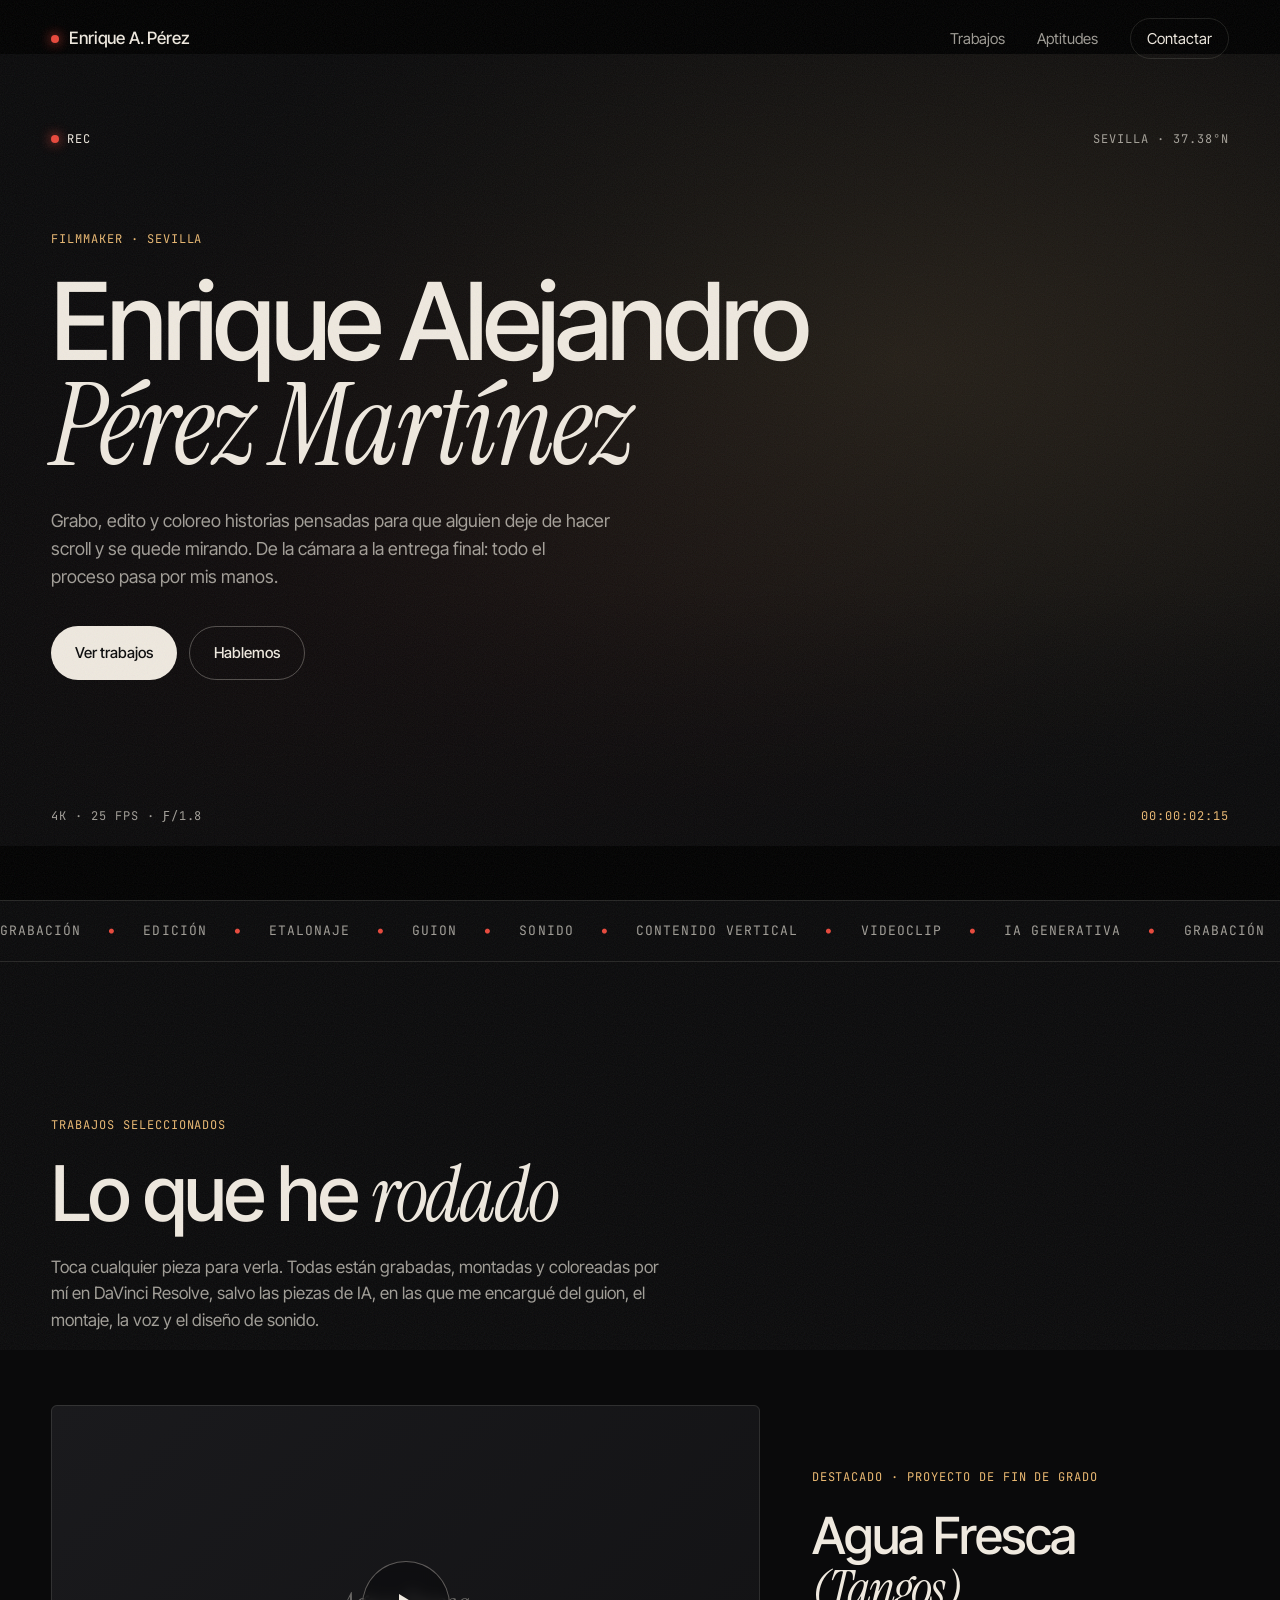
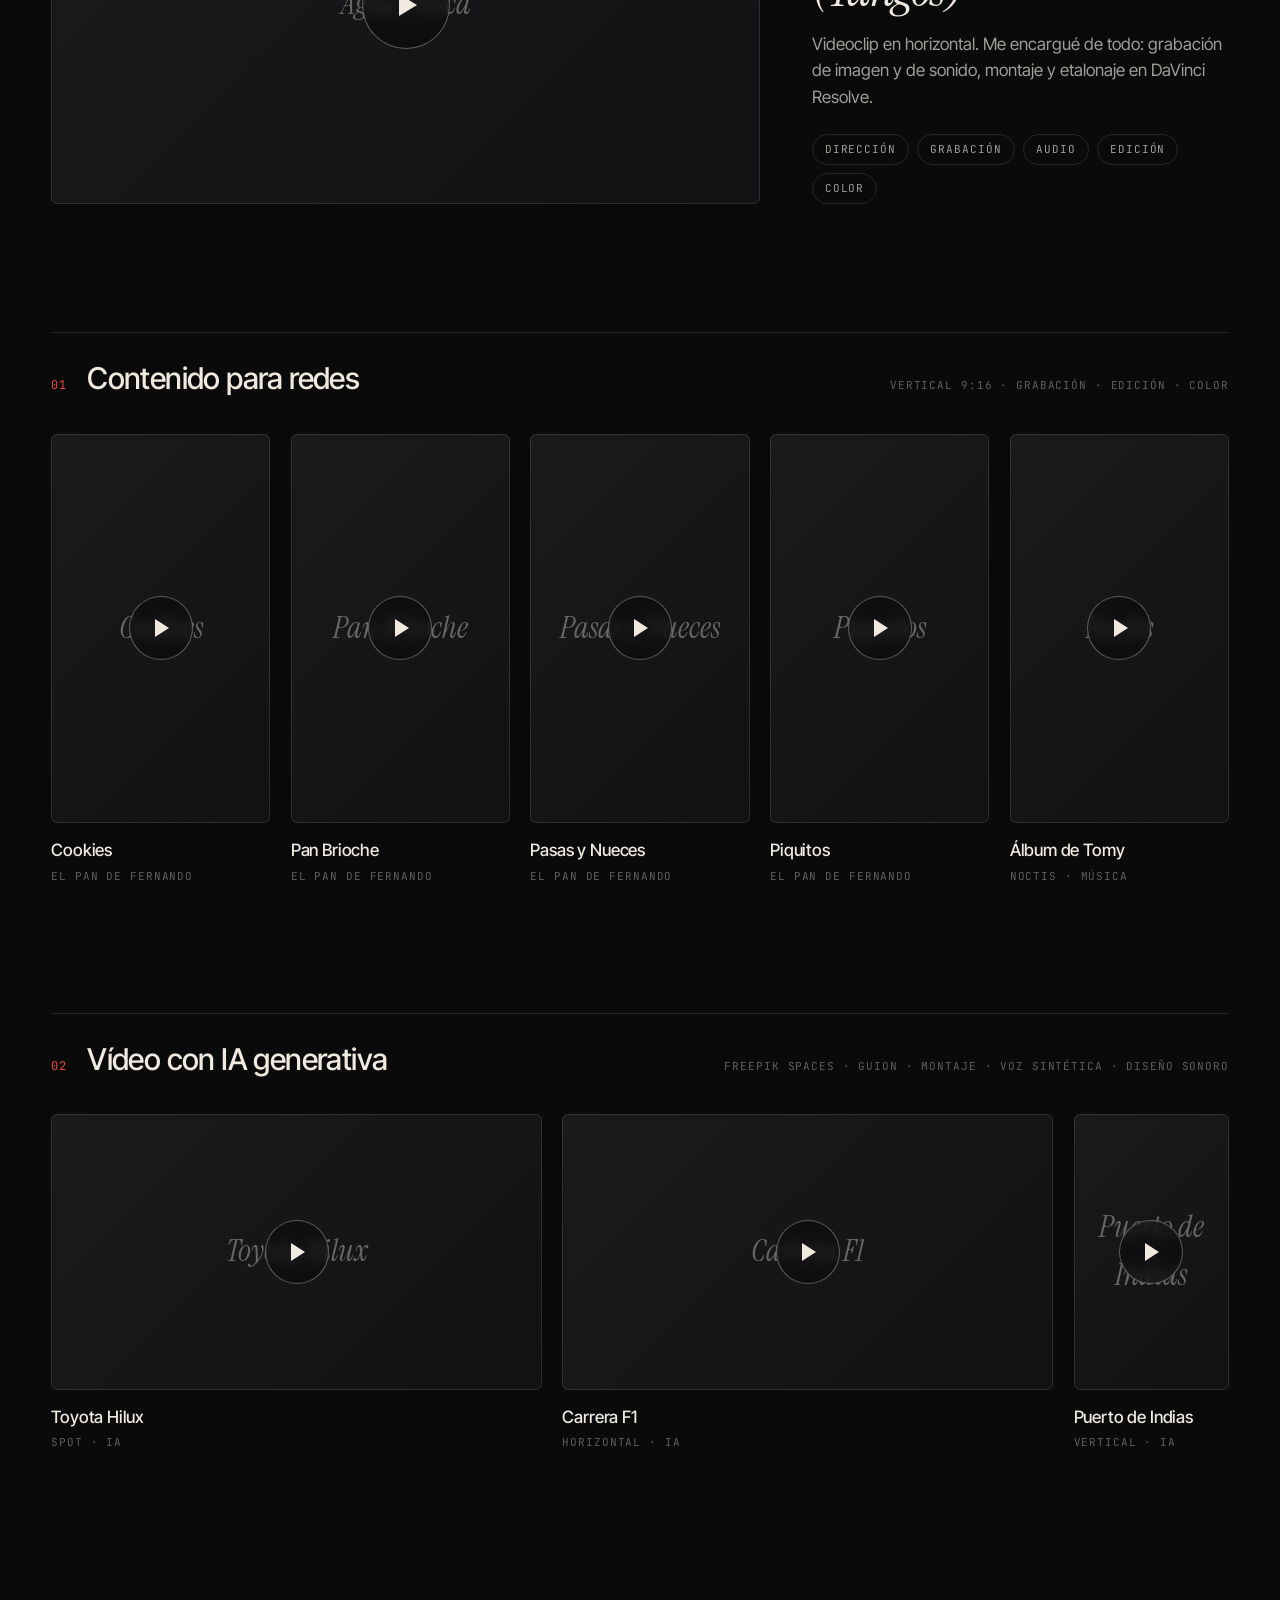
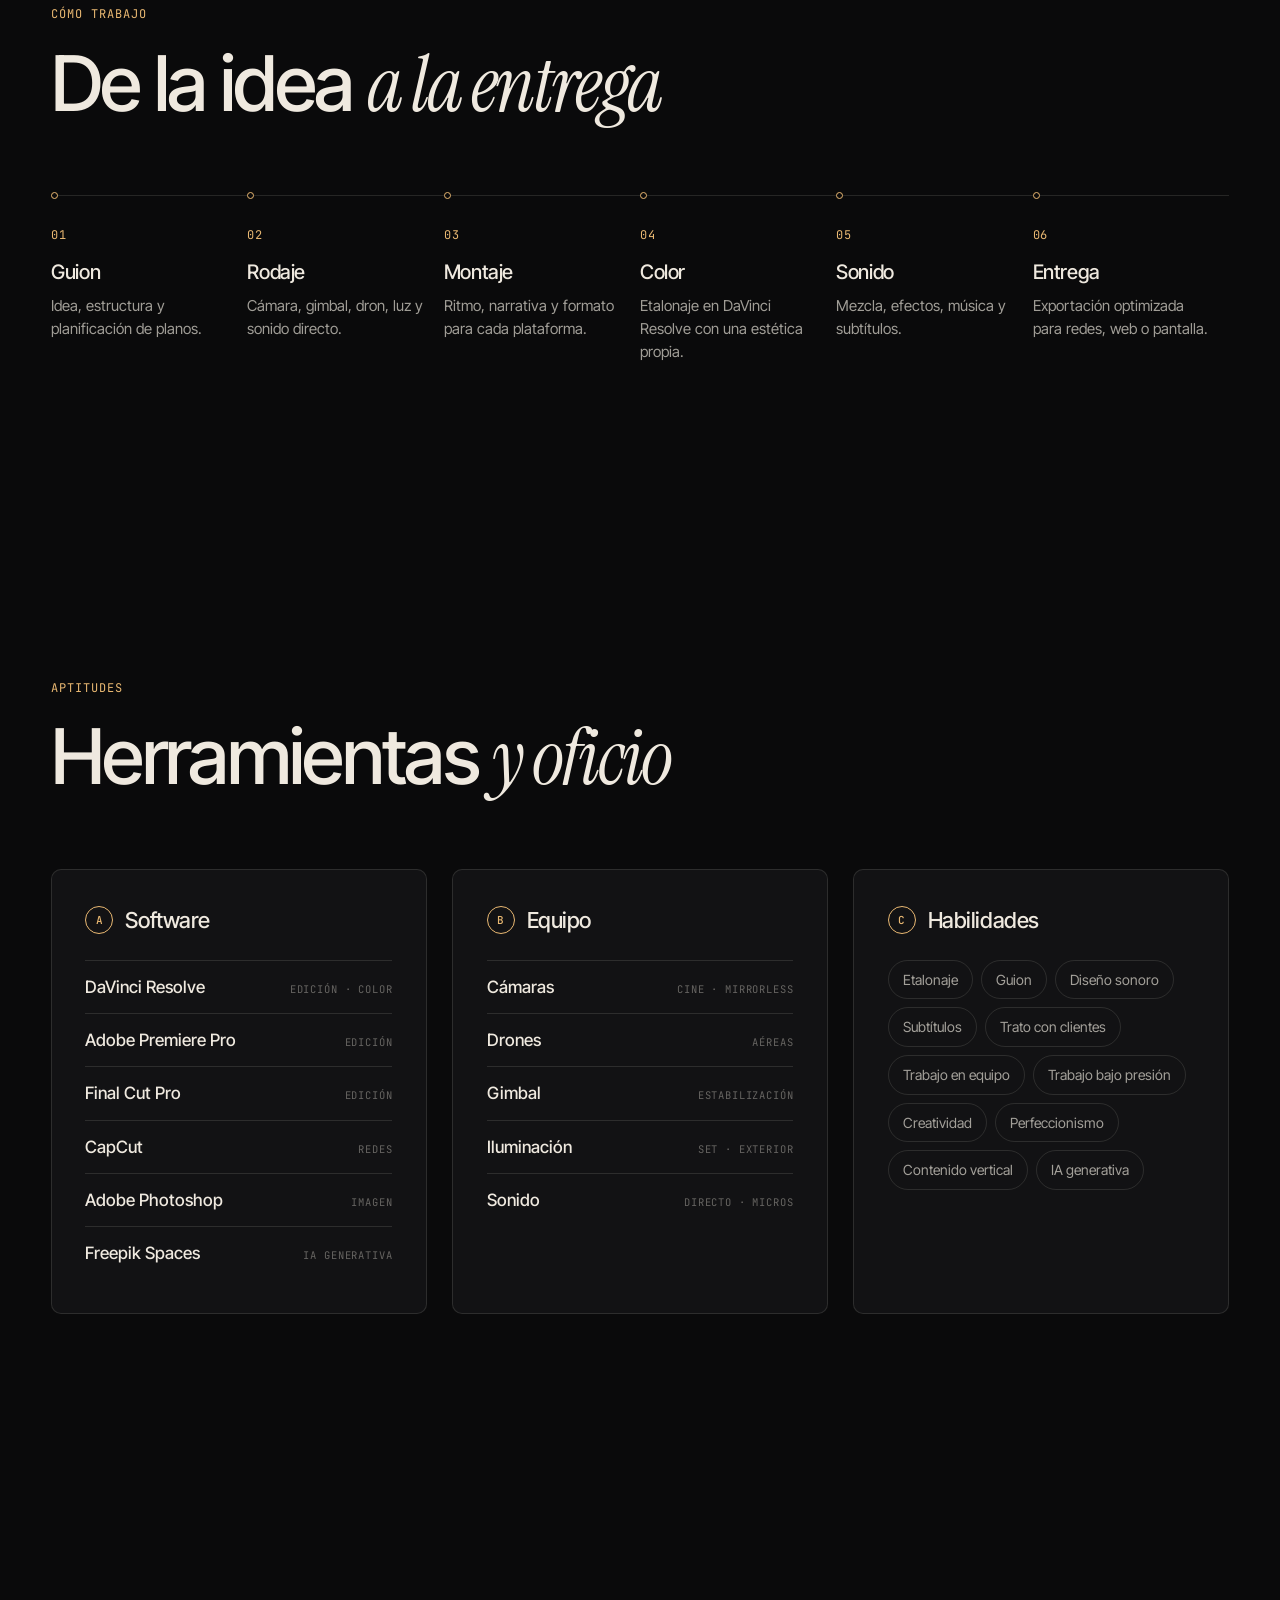
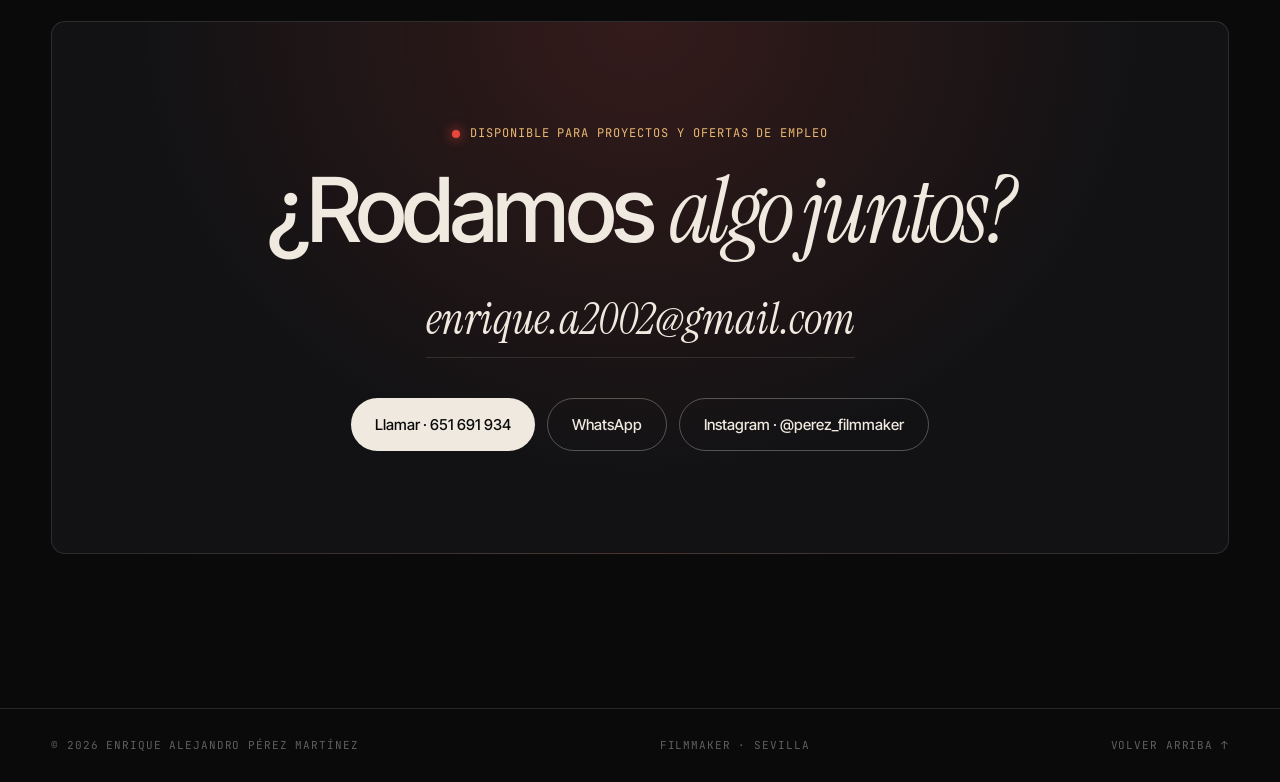
==== index.html @ 27466949 "Add files via upload" ====
<!doctype html>
<html lang="es">
<head>
  <meta charset="utf-8">
  <meta name="viewport" content="width=device-width, initial-scale=1, viewport-fit=cover">
  <title>Enrique Alejandro Pérez · Filmmaker en Sevilla</title>
  <meta name="description" content="Portfolio de Enrique Alejandro Pérez Martínez, filmmaker en Sevilla. Grabación, edición, color y contenido para redes sociales.">
  <meta property="og:title" content="Enrique Alejandro Pérez · Filmmaker">
  <meta property="og:description" content="Grabación, edición y color. Contenido para marcas, música y redes desde Sevilla.">
  <meta property="og:image" content="https://drive.google.com/thumbnail?id=116Di1z3y9gj0xXCVCNps3g27tiltsc86&sz=w1200">
  <meta name="theme-color" content="#0a0a0b">
  <link rel="icon" href="data:image/svg+xml,%3Csvg xmlns='http://www.w3.org/2000/svg' viewBox='0 0 32 32'%3E%3Crect width='32' height='32' rx='6' fill='%230a0a0b'/%3E%3Ccircle cx='16' cy='16' r='6' fill='%23e8483b'/%3E%3C/svg%3E">
  <link rel="preconnect" href="https://drive.google.com">
  <link rel="preconnect" href="https://fonts.googleapis.com">
  <link rel="preconnect" href="https://fonts.gstatic.com" crossorigin>
  <link href="https://fonts.googleapis.com/css2?family=Instrument+Serif:ital@0;1&family=Inter+Tight:wght@300;400;500;600&family=JetBrains+Mono:wght@400;500&display=swap" rel="stylesheet">
  <link rel="stylesheet" href="styles.css?v=20260929b">
  <script>document.documentElement.classList.add('js');</script>
</head>
<body>
  <div class="grain" aria-hidden="true"></div>

  <!-- ============ NAV ============ -->
  <header class="nav" id="nav">
    <a href="#top" class="nav-logo" aria-label="Inicio">
      <span class="rec-dot" aria-hidden="true"></span>
      <span>Enrique&nbsp;A.&nbsp;Pérez</span>
    </a>
    <nav class="nav-links" aria-label="Principal">
      <a href="#trabajos">Trabajos</a>
      <a href="#aptitudes">Aptitudes</a>
      <a href="#contacto" class="nav-cta">Contactar</a>
    </nav>
  </header>

  <main id="top">
    <!-- ============ HERO ============ -->
    <section class="hero">
      <div class="hero-bg" aria-hidden="true">
        <img src="https://drive.google.com/thumbnail?id=116Di1z3y9gj0xXCVCNps3g27tiltsc86&sz=w1920"
             srcset="https://drive.google.com/thumbnail?id=116Di1z3y9gj0xXCVCNps3g27tiltsc86&sz=w900 900w, https://drive.google.com/thumbnail?id=116Di1z3y9gj0xXCVCNps3g27tiltsc86&sz=w1920 1920w"
             sizes="100vw" alt="" fetchpriority="high" decoding="async" referrerpolicy="no-referrer" onerror="this.remove()">
      </div>
      <div class="hero-shade" aria-hidden="true"></div>
      <div class="letterbox letterbox-top" aria-hidden="true"></div>
      <div class="letterbox letterbox-bottom" aria-hidden="true"></div>

      <div class="hud hud-tl mono" aria-hidden="true"><span class="rec-dot"></span> REC</div>
      <div class="hud hud-tr mono" aria-hidden="true">SEVILLA · 37.38°N</div>
      <div class="hud hud-bl mono" aria-hidden="true">4K · 25 FPS · ƒ/1.8</div>
      <div class="hud hud-br mono" aria-hidden="true" id="timecode">00:00:00:00</div>

      <div class="hero-content">
        <p class="kicker mono reveal">Filmmaker · Sevilla</p>
        <h1 class="hero-title reveal">
          Enrique Alejandro<br>
          <em>Pérez Martínez</em>
        </h1>
        <p class="hero-sub reveal">
          Grabo, edito y coloreo historias pensadas para que alguien deje de hacer scroll
          y se quede mirando. De la cámara a la entrega final: todo el proceso pasa por mis manos.
        </p>
        <div class="hero-actions reveal">
          <a href="#trabajos" class="btn btn-primary">Ver trabajos</a>
          <a href="#contacto" class="btn btn-ghost">Hablemos</a>
        </div>
      </div>
    </section>

    <!-- ============ MARQUEE ============ -->
    <div class="marquee" aria-hidden="true">
      <div class="marquee-track mono">
        <span>Grabación</span><i>●</i><span>Edición</span><i>●</i><span>Etalonaje</span><i>●</i><span>Guion</span><i>●</i><span>Sonido</span><i>●</i><span>Contenido vertical</span><i>●</i><span>Videoclip</span><i>●</i><span>IA generativa</span><i>●</i>
        <span>Grabación</span><i>●</i><span>Edición</span><i>●</i><span>Etalonaje</span><i>●</i><span>Guion</span><i>●</i><span>Sonido</span><i>●</i><span>Contenido vertical</span><i>●</i><span>Videoclip</span><i>●</i><span>IA generativa</span><i>●</i>
      </div>
    </div>

    <!-- ============ TRABAJOS ============ -->
    <section class="section" id="trabajos">
      <header class="section-head reveal">
        <p class="kicker mono">Trabajos seleccionados</p>
        <h2 class="section-title">Lo que he <em>rodado</em></h2>
        <p class="section-lead">Toca cualquier pieza para verla. Todas están grabadas, montadas y coloreadas por mí en DaVinci Resolve, salvo las piezas de IA, en las que me encargué del guion, el montaje, la voz y el diseño de sonido.</p>
      </header>

      <!-- Destacado -->
      <article class="featured reveal">
        <button class="clip clip-featured" type="button"
                data-id="116Di1z3y9gj0xXCVCNps3g27tiltsc86" data-format="h"
                data-title="Agua Fresca — Videoclip (Tangos)">
          <span class="clip-media" style="--ar:16/9">
            <img class="clip-thumb" src="https://drive.google.com/thumbnail?id=116Di1z3y9gj0xXCVCNps3g27tiltsc86&sz=w1600" alt="Fotograma del videoclip Agua Fresca" loading="lazy" decoding="async" referrerpolicy="no-referrer">
            <span class="clip-fallback" aria-hidden="true">Agua Fresca</span>
            <span class="clip-play" aria-hidden="true"></span>
          </span>
        </button>
        <div class="featured-info">
          <p class="kicker mono">Destacado · Proyecto de fin de grado</p>
          <h3 class="featured-title">Agua Fresca <em>(Tangos)</em></h3>
          <p class="featured-text">Videoclip en horizontal. Me encargué de todo: grabación de imagen y de sonido, montaje y etalonaje en DaVinci Resolve.</p>
          <ul class="tags mono">
            <li>Dirección</li><li>Grabación</li><li>Audio</li><li>Edición</li><li>Color</li>
          </ul>
        </div>
      </article>

      <!-- Redes -->
      <div class="group">
        <div class="group-head reveal">
          <span class="group-num mono">01</span>
          <h3 class="group-title">Contenido para redes</h3>
          <p class="group-desc mono">Vertical 9:16 · Grabación · Edición · Color</p>
        </div>
        <p class="swipe-hint mono" aria-hidden="true">Desliza →</p>
        <div class="row row-scroll">
          <button class="clip reveal" type="button" data-id="1TsPu03Zo2zzB6kE0pKhjMKYAjBWUJzGC" data-format="v" data-title="Cookies — El Pan de Fernando">
            <span class="clip-media" style="--ar:9/16">
              <img class="clip-thumb" src="https://drive.google.com/thumbnail?id=1TsPu03Zo2zzB6kE0pKhjMKYAjBWUJzGC&sz=w800" alt="" loading="lazy" decoding="async" referrerpolicy="no-referrer">
              <span class="clip-fallback" aria-hidden="true">Cookies</span>
              <span class="clip-play" aria-hidden="true"></span>
            </span>
            <span class="clip-meta"><span class="clip-title">Cookies</span><span class="clip-client mono">El Pan de Fernando</span></span>
          </button>
          <button class="clip reveal" type="button" data-id="1etcOPnn1dpBD70nxewNUAt-tSqy0B5-b" data-format="v" data-title="Pan Brioche — El Pan de Fernando">
            <span class="clip-media" style="--ar:9/16">
              <img class="clip-thumb" src="https://drive.google.com/thumbnail?id=1etcOPnn1dpBD70nxewNUAt-tSqy0B5-b&sz=w800" alt="" loading="lazy" decoding="async" referrerpolicy="no-referrer">
              <span class="clip-fallback" aria-hidden="true">Pan Brioche</span>
              <span class="clip-play" aria-hidden="true"></span>
            </span>
            <span class="clip-meta"><span class="clip-title">Pan Brioche</span><span class="clip-client mono">El Pan de Fernando</span></span>
          </button>
          <button class="clip reveal" type="button" data-id="1O7EuWohf_G4uRzM8uFnJRSJwcd5Bb092" data-format="v" data-title="Pan de Pasas y Nueces — El Pan de Fernando">
            <span class="clip-media" style="--ar:9/16">
              <img class="clip-thumb" src="https://drive.google.com/thumbnail?id=1O7EuWohf_G4uRzM8uFnJRSJwcd5Bb092&sz=w800" alt="" loading="lazy" decoding="async" referrerpolicy="no-referrer">
              <span class="clip-fallback" aria-hidden="true">Pasas y Nueces</span>
              <span class="clip-play" aria-hidden="true"></span>
            </span>
            <span class="clip-meta"><span class="clip-title">Pasas y Nueces</span><span class="clip-client mono">El Pan de Fernando</span></span>
          </button>
          <button class="clip reveal" type="button" data-id="1lfLlXxhfCgQTHIk7DiGCEEclrnUkyfD0" data-format="v" data-title="Piquitos — El Pan de Fernando">
            <span class="clip-media" style="--ar:9/16">
              <img class="clip-thumb" src="https://drive.google.com/thumbnail?id=1lfLlXxhfCgQTHIk7DiGCEEclrnUkyfD0&sz=w800" alt="" loading="lazy" decoding="async" referrerpolicy="no-referrer">
              <span class="clip-fallback" aria-hidden="true">Piquitos</span>
              <span class="clip-play" aria-hidden="true"></span>
            </span>
            <span class="clip-meta"><span class="clip-title">Piquitos</span><span class="clip-client mono">El Pan de Fernando</span></span>
          </button>
          <button class="clip reveal" type="button" data-id="1fpl93FJgUR4kacE2Ke5Eygcuat2EiLFU" data-format="v" data-title="Presentación del álbum de Tomy (Noctis)">
            <span class="clip-media" style="--ar:9/16">
              <img class="clip-thumb" src="https://drive.google.com/thumbnail?id=1fpl93FJgUR4kacE2Ke5Eygcuat2EiLFU&sz=w800" alt="" loading="lazy" decoding="async" referrerpolicy="no-referrer">
              <span class="clip-fallback" aria-hidden="true">Noctis</span>
              <span class="clip-play" aria-hidden="true"></span>
            </span>
            <span class="clip-meta"><span class="clip-title">Álbum de Tomy</span><span class="clip-client mono">Noctis · Música</span></span>
          </button>
        </div>
      </div>

      <!-- IA -->
      <div class="group">
        <div class="group-head reveal">
          <span class="group-num mono">02</span>
          <h3 class="group-title">Vídeo con IA generativa</h3>
          <p class="group-desc mono">Freepik Spaces · Guion · Montaje · Voz sintética · Diseño sonoro</p>
        </div>
        <div class="row row-justify">
          <button class="clip reveal" type="button" data-id="101sGG1eAXoQbKvSJEancY9HpXYs11T3Q" data-format="h" data-title="Toyota Hilux — Spot con IA">
            <span class="clip-media" style="--ar:16/9">
              <img class="clip-thumb" src="https://drive.google.com/thumbnail?id=101sGG1eAXoQbKvSJEancY9HpXYs11T3Q&sz=w1200" alt="" loading="lazy" decoding="async" referrerpolicy="no-referrer">
              <span class="clip-fallback" aria-hidden="true">Toyota Hilux</span>
              <span class="clip-play" aria-hidden="true"></span>
            </span>
            <span class="clip-meta"><span class="clip-title">Toyota Hilux</span><span class="clip-client mono">Spot · IA</span></span>
          </button>
          <button class="clip reveal" type="button" data-id="1ao5PeMRlMTLtP1Pm919HyVkFZUfn01zz" data-format="h" data-title="Carrera F1 — Pieza con IA">
            <span class="clip-media" style="--ar:16/9">
              <img class="clip-thumb" src="https://drive.google.com/thumbnail?id=1ao5PeMRlMTLtP1Pm919HyVkFZUfn01zz&sz=w1200" alt="" loading="lazy" decoding="async" referrerpolicy="no-referrer">
              <span class="clip-fallback" aria-hidden="true">Carrera F1</span>
              <span class="clip-play" aria-hidden="true"></span>
            </span>
            <span class="clip-meta"><span class="clip-title">Carrera F1</span><span class="clip-client mono">Horizontal · IA</span></span>
          </button>
          <button class="clip reveal" type="button" data-id="111BBWTLCbZqAku1wiyxOBZT2pDeobHpL" data-format="v" data-title="Puerto de Indias — Pieza con IA">
            <span class="clip-media" style="--ar:9/16">
              <img class="clip-thumb" src="https://drive.google.com/thumbnail?id=111BBWTLCbZqAku1wiyxOBZT2pDeobHpL&sz=w800" alt="" loading="lazy" decoding="async" referrerpolicy="no-referrer">
              <span class="clip-fallback" aria-hidden="true">Puerto de Indias</span>
              <span class="clip-play" aria-hidden="true"></span>
            </span>
            <span class="clip-meta"><span class="clip-title">Puerto de Indias</span><span class="clip-client mono">Vertical · IA</span></span>
          </button>
        </div>
      </div>
    </section>

    <!-- ============ PROCESO ============ -->
    <section class="section process" aria-labelledby="proceso-title">
      <header class="section-head reveal">
        <p class="kicker mono">Cómo trabajo</p>
        <h2 class="section-title" id="proceso-title">De la idea <em>a la entrega</em></h2>
      </header>
      <ol class="timeline">
        <li class="reveal"><span class="mono">01</span><h4>Guion</h4><p>Idea, estructura y planificación de planos.</p></li>
        <li class="reveal"><span class="mono">02</span><h4>Rodaje</h4><p>Cámara, gimbal, dron, luz y sonido directo.</p></li>
        <li class="reveal"><span class="mono">03</span><h4>Montaje</h4><p>Ritmo, narrativa y formato para cada plataforma.</p></li>
        <li class="reveal"><span class="mono">04</span><h4>Color</h4><p>Etalonaje en DaVinci Resolve con una estética propia.</p></li>
        <li class="reveal"><span class="mono">05</span><h4>Sonido</h4><p>Mezcla, efectos, música y subtítulos.</p></li>
        <li class="reveal"><span class="mono">06</span><h4>Entrega</h4><p>Exportación optimizada para redes, web o pantalla.</p></li>
      </ol>
    </section>

    <!-- ============ APTITUDES ============ -->
    <section class="section" id="aptitudes">
      <header class="section-head reveal">
        <p class="kicker mono">Aptitudes</p>
        <h2 class="section-title">Herramientas <em>y oficio</em></h2>
      </header>

      <div class="skills">
        <div class="skill-col reveal">
          <h3 class="skill-head"><span class="mono">A</span> Software</h3>
          <ul class="skill-list">
            <li><strong>DaVinci Resolve</strong><span class="mono">Edición · Color</span></li>
            <li><strong>Adobe Premiere Pro</strong><span class="mono">Edición</span></li>
            <li><strong>Final Cut Pro</strong><span class="mono">Edición</span></li>
            <li><strong>CapCut</strong><span class="mono">Redes</span></li>
            <li><strong>Adobe Photoshop</strong><span class="mono">Imagen</span></li>
            <li><strong>Freepik Spaces</strong><span class="mono">IA generativa</span></li>
          </ul>
        </div>
        <div class="skill-col reveal">
          <h3 class="skill-head"><span class="mono">B</span> Equipo</h3>
          <ul class="skill-list">
            <li><strong>Cámaras</strong><span class="mono">Cine · Mirrorless</span></li>
            <li><strong>Drones</strong><span class="mono">Aéreas</span></li>
            <li><strong>Gimbal</strong><span class="mono">Estabilización</span></li>
            <li><strong>Iluminación</strong><span class="mono">Set · Exterior</span></li>
            <li><strong>Sonido</strong><span class="mono">Directo · Micros</span></li>
          </ul>
        </div>
        <div class="skill-col reveal">
          <h3 class="skill-head"><span class="mono">C</span> Habilidades</h3>
          <ul class="chips">
            <li>Etalonaje</li><li>Guion</li><li>Diseño sonoro</li><li>Subtítulos</li>
            <li>Trato con clientes</li><li>Trabajo en equipo</li><li>Trabajo bajo presión</li>
            <li>Creatividad</li><li>Perfeccionismo</li><li>Contenido vertical</li><li>IA generativa</li>
          </ul>
        </div>
      </div>
    </section>

    <!-- ============ CONTACTO ============ -->
    <section class="section contact" id="contacto">
      <div class="contact-inner reveal">
        <p class="kicker mono"><span class="rec-dot"></span> Disponible para proyectos y ofertas de empleo</p>
        <h2 class="contact-title">¿Rodamos <em>algo juntos?</em></h2>
        <a class="contact-mail" href="mailto:enrique.a2002@gmail.com">enrique.a2002@gmail.com</a>
        <div class="contact-links">
          <a class="btn btn-primary" href="tel:+34651691934">Llamar · 651 691 934</a>
          <a class="btn btn-ghost" href="https://wa.me/34651691934" target="_blank" rel="noopener">WhatsApp</a>
          <a class="btn btn-ghost" href="https://instagram.com/perez_filmmaker" target="_blank" rel="noopener">Instagram · @perez_filmmaker</a>
        </div>
      </div>
    </section>
  </main>

  <footer class="footer mono">
    <span>© 2026 Enrique Alejandro Pérez Martínez</span>
    <span>Filmmaker · Sevilla</span>
    <a href="#top">Volver arriba ↑</a>
  </footer>

  <!-- ============ REPRODUCTOR ============ -->
  <dialog class="player" id="player" aria-label="Reproductor de vídeo">
    <div class="player-bar">
      <span class="player-title mono" id="player-title"></span>
      <button class="player-close" type="button" id="player-close" aria-label="Cerrar">✕</button>
    </div>
    <div class="player-frame" id="player-frame"></div>
    <a class="player-ext mono" id="player-ext" href="#" target="_blank" rel="noopener">¿No carga? Ábrelo en Google Drive ↗</a>
  </dialog>

  <script defer src="main.js?v=20260929b"></script>
</body>
</html>
---- styles.css ----
/* =========================================================
   Enrique Alejandro Pérez — Filmmaker portfolio
   Dark cinematic · letterbox · timecode · grain
   ========================================================= */

:root {
  --bg:        #0a0a0b;
  --bg-2:      #121214;
  --bg-3:      #1a1a1d;
  --text:      #efe9df;
  --text-mute: rgba(239, 233, 223, 0.66);
  --text-dim:  rgba(239, 233, 223, 0.38);
  --line:      rgba(239, 233, 223, 0.12);
  --rec:       #e8483b;
  --amber:     #e9b872;

  --serif: "Instrument Serif", "Times New Roman", serif;
  --sans:  "Inter Tight", "Helvetica Neue", Arial, sans-serif;
  --mono:  "JetBrains Mono", ui-monospace, Menlo, monospace;

  --gutter: clamp(16px, 4vw, 56px);
  --maxw: 1320px;
  --ease: cubic-bezier(.2, .7, .1, 1);
}

*, *::before, *::after { box-sizing: border-box; }
html { scroll-behavior: smooth; -webkit-text-size-adjust: 100%; }
body {
  margin: 0;
  -webkit-tap-highlight-color: transparent;
  background: var(--bg);
  color: var(--text);
  font-family: var(--sans);
  font-weight: 400;
  font-size: 17px;
  line-height: 1.55;
  -webkit-font-smoothing: antialiased;
  overflow-x: hidden;
}
img { display: block; max-width: 100%; }
a { color: inherit; text-decoration: none; }
button { font: inherit; color: inherit; background: none; border: 0; padding: 0; cursor: pointer; }
em { font-family: var(--serif); font-style: italic; font-weight: 400; }
.mono { font-family: var(--mono); font-size: 12px; letter-spacing: .08em; text-transform: uppercase; }
::selection { background: var(--rec); color: #fff; }

/* ---------- grain ---------- */
.grain {
  position: fixed; inset: -50%; z-index: 90; pointer-events: none; opacity: .07;
  background-image: url("data:image/svg+xml,%3Csvg xmlns='http://www.w3.org/2000/svg' width='160' height='160'%3E%3Cfilter id='n'%3E%3CfeTurbulence type='fractalNoise' baseFrequency='.9' numOctaves='3' stitchTiles='stitch'/%3E%3C/filter%3E%3Crect width='100%25' height='100%25' filter='url(%23n)'/%3E%3C/svg%3E");
  animation: grain 1s steps(6) infinite;
}
@media (max-width: 860px), (hover: none) {
  .grain { inset: 0; animation: none; opacity: .05; }
}
@keyframes grain {
  0% { transform: translate(0, 0); } 20% { transform: translate(-3%, 2%); }
  40% { transform: translate(2%, -3%); } 60% { transform: translate(-2%, -1%); }
  80% { transform: translate(3%, 3%); } 100% { transform: translate(0, 0); }
}

/* ---------- rec dot ---------- */
.rec-dot {
  display: inline-block; width: 8px; height: 8px; border-radius: 50%;
  background: var(--rec); box-shadow: 0 0 12px var(--rec);
  animation: blink 1.4s steps(2, jump-none) infinite;
  vertical-align: middle;
}
@keyframes blink { 50% { opacity: .15; } }

/* ---------- nav ---------- */
.nav {
  position: fixed; top: 0; left: 0; right: 0; z-index: 50;
  display: flex; align-items: center; justify-content: space-between;
  padding: 18px max(var(--gutter), env(safe-area-inset-right)) 18px max(var(--gutter), env(safe-area-inset-left));
  padding-top: max(18px, env(safe-area-inset-top));
  transition: background .4s var(--ease), padding .4s var(--ease), border-color .4s;
  border-bottom: 1px solid transparent;
}
.nav.is-solid {
  background: rgba(10, 10, 11, .92);
  -webkit-backdrop-filter: blur(12px); backdrop-filter: blur(12px);
  border-bottom-color: var(--line);
  padding-top: 12px; padding-bottom: 12px;
}
.nav-logo { display: flex; align-items: center; gap: 10px; font-weight: 500; letter-spacing: -.01em; }
.nav-links { display: flex; align-items: center; gap: clamp(14px, 2.5vw, 32px); font-size: 15px; }
.nav-links a { color: var(--text-mute); transition: color .25s; }
.nav-links a:hover { color: var(--text); }
.nav-links .nav-cta {
  color: var(--text); border: 1px solid var(--line); padding: 8px 16px; border-radius: 999px;
  transition: background .25s, border-color .25s;
}
.nav-links .nav-cta:hover { background: var(--text); color: var(--bg); border-color: var(--text); }
@media (max-width: 560px) {
  .nav-links a:not(.nav-cta) { display: none; }
}

/* ---------- buttons ---------- */
.btn {
  display: inline-flex; align-items: center; justify-content: center; gap: 8px;
  padding: 14px 24px; border-radius: 999px; font-weight: 500; font-size: 15px;
  transition: transform .3s var(--ease), background .3s, color .3s, border-color .3s;
  white-space: nowrap;
}
.btn:hover { transform: translateY(-2px); }
.btn-primary { background: var(--text); color: var(--bg); }
.btn-primary:hover { background: var(--rec); color: #fff; }
.btn-ghost { border: 1px solid rgba(239, 233, 223, .3); }
.btn-ghost:hover { border-color: var(--text); background: rgba(239, 233, 223, .06); }

/* ---------- hero ---------- */
.hero {
  position: relative; min-height: 100vh; min-height: 100svh;
  display: flex; align-items: center;
  padding: 120px var(--gutter) 110px;
  overflow: hidden; isolation: isolate;
}
.hero-bg {
  position: absolute; inset: 0; z-index: -3;
  background:
    radial-gradient(ellipse at 70% 40%, rgba(233, 184, 114, .18), transparent 60%),
    radial-gradient(ellipse at 20% 80%, rgba(232, 72, 59, .12), transparent 55%),
    var(--bg);
}
.hero-bg img {
  width: 100%; height: 100%; object-fit: cover;
  filter: saturate(.85) brightness(.5) contrast(1.05);
  transform: scale(1.12);
  animation: kenburns 24s var(--ease) forwards;
}
@keyframes kenburns { to { transform: scale(1); } }
.hero-shade {
  position: absolute; inset: 0; z-index: -2;
  background:
    linear-gradient(90deg, rgba(10, 10, 11, .9) 0%, rgba(10, 10, 11, .45) 55%, rgba(10, 10, 11, .2) 100%),
    linear-gradient(0deg, var(--bg) 0%, transparent 35%);
}
.letterbox {
  position: absolute; left: 0; right: 0; z-index: 2; height: 0; background: #000;
  animation: letterbox 1.4s .2s var(--ease) forwards;
}
.letterbox-top { top: 0; }
.letterbox-bottom { bottom: 0; }
@keyframes letterbox { to { height: 6vh; } }

.hud {
  position: absolute; z-index: 3; color: var(--text-mute);
  display: flex; align-items: center; gap: 8px;
  opacity: 0; animation: fadein 1s 1s forwards;
}
.hud-tl { top: calc(6vh + 76px); left: var(--gutter); color: var(--text); }
.hud-tr { top: calc(6vh + 76px); right: var(--gutter); }
.hud-bl { bottom: calc(6vh + 20px); left: var(--gutter); }
.hud-br { bottom: calc(6vh + 20px); right: var(--gutter); color: var(--amber); font-variant-numeric: tabular-nums; }
@keyframes fadein { to { opacity: 1; } }
@media (max-width: 700px) { .hud-tr, .hud-bl { display: none; } }

.hero-content { position: relative; z-index: 4; max-width: 980px; }
.kicker { color: var(--amber); margin: 0 0 22px; display: flex; align-items: center; gap: 10px; }
.hero-title {
  font-family: var(--sans); font-weight: 500;
  font-size: clamp(44px, 8.4vw, 132px);
  line-height: .94; letter-spacing: -.04em;
  margin: 0 0 28px;
}
.hero-title em { font-size: 1.06em; letter-spacing: -.02em; color: var(--text); }
.hero-sub { max-width: 560px; color: var(--text-mute); font-size: clamp(16px, 1.4vw, 19px); margin: 0 0 36px; }
.hero-actions { display: flex; flex-wrap: wrap; gap: 12px; }

/* ---------- marquee ---------- */
.marquee {
  border-top: 1px solid var(--line); border-bottom: 1px solid var(--line);
  overflow: hidden; padding: 20px 0; background: var(--bg);
}
.marquee-track {
  display: flex; width: max-content; gap: 28px; align-items: center;
  font-size: 13px; color: var(--text-mute);
  animation: marquee 38s linear infinite;
}
.marquee-track i { color: var(--rec); font-style: normal; font-size: 8px; }
@keyframes marquee { to { transform: translateX(-50%); } }

/* ---------- sections ---------- */
.section { padding: clamp(80px, 12vw, 160px) var(--gutter); max-width: var(--maxw); margin: 0 auto; }
.section-head { margin-bottom: clamp(40px, 6vw, 72px); max-width: 760px; }
.section-title {
  font-weight: 500; font-size: clamp(38px, 6vw, 84px); line-height: 1; letter-spacing: -.035em; margin: 0 0 20px;
}
.section-lead { color: var(--text-mute); margin: 0; max-width: 620px; }

/* ---------- clips ---------- */
.clip { display: block; width: 100%; text-align: left; }
.clip-media {
  position: relative; display: block; width: 100%;
  aspect-ratio: var(--ar, 16/9);
  border-radius: 6px; overflow: hidden;
  background: linear-gradient(135deg, var(--bg-3), var(--bg-2));
  outline: 1px solid var(--line); outline-offset: -1px;
}
.clip-fallback {
  position: absolute; inset: 0; display: grid; place-items: center; padding: 16px;
  font-family: var(--serif); font-style: italic; font-size: clamp(22px, 2.4vw, 34px);
  color: var(--text-dim); text-align: center;
}
.clip-thumb {
  position: absolute; inset: 0; width: 100%; height: 100%; object-fit: cover; z-index: 1;
  filter: saturate(.9) brightness(.82);
  transition: transform .9s var(--ease), filter .5s;
}
.clip-play {
  position: absolute; z-index: 2; left: 50%; top: 50%;
  width: 64px; height: 64px; margin: -32px 0 0 -32px; border-radius: 50%;
  background: rgba(10, 10, 11, .55);
  -webkit-backdrop-filter: blur(6px); backdrop-filter: blur(6px);
  border: 1px solid rgba(239, 233, 223, .35);
  transition: transform .4s var(--ease), background .3s, border-color .3s;
}
.clip-play::after {
  content: ""; position: absolute; left: 52%; top: 50%; transform: translate(-50%, -50%);
  border-left: 14px solid var(--text); border-top: 9px solid transparent; border-bottom: 9px solid transparent;
}
.clip:hover .clip-thumb, .clip:focus-visible .clip-thumb { transform: scale(1.06); filter: saturate(1.05) brightness(1); }
.clip:hover .clip-play, .clip:focus-visible .clip-play { transform: scale(1.12); background: var(--rec); border-color: var(--rec); }
.clip:focus-visible { outline: 2px solid var(--amber); outline-offset: 4px; border-radius: 8px; }
.clip-meta { display: flex; flex-direction: column; gap: 4px; padding-top: 14px; }
.clip-title { font-weight: 500; font-size: 17px; letter-spacing: -.01em; }
.clip-client { color: var(--text-dim); font-size: 11px; }

/* featured */
.featured {
  display: grid; grid-template-columns: 1.7fr 1fr; gap: clamp(24px, 4vw, 56px); align-items: end;
  margin-bottom: clamp(80px, 10vw, 140px);
}
.clip-featured .clip-play { width: 88px; height: 88px; margin: -44px 0 0 -44px; }
.clip-featured .clip-play::after { border-left-width: 18px; border-top-width: 11px; border-bottom-width: 11px; }
.featured-title { font-weight: 500; font-size: clamp(32px, 4vw, 52px); letter-spacing: -.03em; line-height: 1.02; margin: 0 0 16px; }
.featured-text { color: var(--text-mute); margin: 0 0 24px; }
.tags { list-style: none; margin: 0; padding: 0; display: flex; flex-wrap: wrap; gap: 8px; }
.tags li { border: 1px solid var(--line); border-radius: 999px; padding: 6px 12px; font-size: 11px; color: var(--text-mute); }
@media (max-width: 860px) { .featured { grid-template-columns: 1fr; } }

/* groups */
.group + .group { margin-top: clamp(80px, 10vw, 130px); }
.group-head {
  display: grid; grid-template-columns: auto 1fr auto; align-items: baseline; gap: 20px;
  border-top: 1px solid var(--line); padding-top: 22px; margin-bottom: 32px;
}
.group-num { color: var(--rec); }
.group-title { margin: 0; font-weight: 500; font-size: clamp(22px, 2.4vw, 30px); letter-spacing: -.02em; }
.group-desc { margin: 0; color: var(--text-dim); font-size: 11px; text-align: right; }
@media (max-width: 760px) {
  .group-head { grid-template-columns: auto 1fr; }
  .group-desc { grid-column: 1 / -1; text-align: left; }
}

.row { display: flex; gap: clamp(12px, 1.6vw, 22px); }
.row-scroll > .clip { flex: 1 1 0; min-width: 0; }
@media (max-width: 860px) {
  .row-scroll {
    overflow-x: auto; overflow-y: visible; scroll-snap-type: x mandatory;
    margin: 0 calc(var(--gutter) * -1); padding: 0 var(--gutter) 8px;
    scroll-padding-inline: var(--gutter);
    scrollbar-width: none;
  }
  .row-scroll::-webkit-scrollbar { display: none; }
  .row-scroll > .clip { flex: 0 0 58vw; max-width: 280px; scroll-snap-align: start; }
}

/* justified: equal heights, width proportional to aspect ratio */
.row-justify { align-items: flex-start; }
.row-justify > .clip { min-width: 0; }
.row-justify > .clip[data-format="h"] { flex: 1.7778 1 0; }
.row-justify > .clip[data-format="v"] { flex: .5625 1 0; }
.row-justify > .clip[hidden] { display: none; }
@media (max-width: 700px) {
  .row-justify { flex-direction: column; gap: 40px; }
  .row-justify > .clip[data-format] { flex: none; }
  .row-justify > .clip[data-format="v"] { width: 70%; }
}

/* ---------- process ---------- */
.process { padding-top: 0; }
.timeline {
  list-style: none; margin: 0; padding: 0;
  display: grid; grid-template-columns: repeat(6, 1fr);
  border-top: 1px solid var(--line);
}
.timeline li { padding: 24px 20px 8px 0; position: relative; }
.timeline li::before {
  content: ""; position: absolute; top: -4px; left: 0; width: 7px; height: 7px; border-radius: 50%;
  background: var(--bg); border: 1px solid var(--amber);
}
.timeline li span { color: var(--amber); }
.timeline h4 { margin: 10px 0 6px; font-weight: 500; font-size: 20px; letter-spacing: -.02em; }
.timeline p { margin: 0; color: var(--text-mute); font-size: 15px; }
@media (max-width: 960px) { .timeline { grid-template-columns: repeat(3, 1fr); row-gap: 24px; } }
@media (max-width: 560px) { .timeline { grid-template-columns: repeat(2, 1fr); } }

/* ---------- skills ---------- */
.skills { display: grid; grid-template-columns: repeat(3, 1fr); gap: clamp(16px, 2vw, 28px); }
.skill-col {
  background: var(--bg-2); border: 1px solid var(--line); border-radius: 10px;
  padding: clamp(22px, 2.6vw, 34px);
  transition: border-color .4s, transform .4s var(--ease);
}
.skill-col:hover { border-color: rgba(233, 184, 114, .4); transform: translateY(-4px); }
.skill-head { display: flex; align-items: center; gap: 12px; margin: 0 0 22px; font-weight: 500; font-size: 22px; letter-spacing: -.02em; }
.skill-head .mono {
  display: grid; place-items: center; width: 28px; height: 28px; border-radius: 50%;
  border: 1px solid var(--amber); color: var(--amber); font-size: 11px;
}
.skill-list { list-style: none; margin: 0; padding: 0; }
.skill-list li {
  display: flex; justify-content: space-between; align-items: baseline; gap: 12px;
  padding: 13px 0; border-top: 1px solid var(--line);
}
.skill-list strong { font-weight: 500; }
.skill-list .mono { font-size: 10.5px; color: var(--text-dim); text-align: right; }
.chips { list-style: none; margin: 0; padding: 0; display: flex; flex-wrap: wrap; gap: 8px; }
.chips li {
  border: 1px solid var(--line); border-radius: 999px; padding: 8px 14px; font-size: 14px; color: var(--text-mute);
  transition: border-color .25s, color .25s;
}
.chips li:hover { border-color: var(--rec); color: var(--text); }
@media (max-width: 900px) { .skills { grid-template-columns: 1fr; } }

/* ---------- contact ---------- */
.contact { text-align: center; }
.contact-inner {
  position: relative; padding: clamp(56px, 8vw, 110px) var(--gutter);
  border: 1px solid var(--line); border-radius: 14px; overflow: hidden;
  background:
    radial-gradient(ellipse at 50% 0%, rgba(232, 72, 59, .16), transparent 60%),
    var(--bg-2);
}
.contact .kicker { justify-content: center; }
.contact-title { font-weight: 500; font-size: clamp(40px, 7vw, 100px); line-height: 1; letter-spacing: -.04em; margin: 0 0 28px; }
.contact-mail {
  display: inline-block; font-family: var(--serif); font-style: italic;
  font-size: clamp(22px, 3.6vw, 44px); border-bottom: 1px solid var(--line); padding-bottom: 4px;
  transition: border-color .3s, color .3s; word-break: break-all;
}
.contact-mail:hover { color: var(--amber); border-color: var(--amber); }
.contact-links { display: flex; flex-wrap: wrap; justify-content: center; gap: 12px; margin-top: 40px; }
@media (max-width: 560px) { .contact-links .btn { width: 100%; } }

/* ---------- footer ---------- */
.footer {
  padding-bottom: max(28px, env(safe-area-inset-bottom)) !important;
  display: flex; flex-wrap: wrap; justify-content: space-between; gap: 12px;
  padding: 28px var(--gutter); border-top: 1px solid var(--line);
  color: var(--text-dim); font-size: 11px;
}
.footer a:hover { color: var(--text); }

/* ---------- player ---------- */
.player {
  padding: 0; border: 0; background: transparent; color: var(--text);
  width: min(92vw, 1180px); max-width: none; max-height: none; overflow: visible;
}
.player.is-vertical { width: min(92vw, calc(82vh * 9 / 16)); }
.player::backdrop { background: rgba(0, 0, 0, .88); -webkit-backdrop-filter: blur(6px); backdrop-filter: blur(6px); }
.player[open] { animation: pop .35s var(--ease); }
@keyframes pop { from { opacity: 0; transform: scale(.97); } }
.player-bar { display: flex; justify-content: space-between; align-items: center; gap: 16px; margin-bottom: 12px; }
.player-title { color: var(--text-mute); }
.player-close {
  width: 40px; height: 40px; border-radius: 50%; border: 1px solid var(--line); flex: none;
  transition: background .25s, border-color .25s;
}
.player-close:hover { background: var(--rec); border-color: var(--rec); }
.player-frame {
  position: relative; aspect-ratio: 16/9; background: #000; border-radius: 8px; overflow: hidden;
}
.player.is-vertical .player-frame { aspect-ratio: 9/16; }
.player-frame iframe { position: absolute; inset: 0; width: 100%; height: 100%; border: 0; }
.player-ext { display: inline-block; margin-top: 12px; color: var(--text-dim); font-size: 10.5px; }
.player-ext:hover { color: var(--text); }

/* ---------- reveal (only when JS runs) ---------- */
.js .reveal { opacity: 0; transform: translateY(28px); transition: opacity 1s var(--ease), transform 1s var(--ease); }
.js .reveal.is-in { opacity: 1; transform: none; }
.reveal[data-split] { opacity: 1; transform: none; }
.hero .reveal:nth-child(2) { transition-delay: .1s; }
.hero .reveal:nth-child(3) { transition-delay: .2s; }
.hero .reveal:nth-child(4) { transition-delay: .3s; }
.row .clip.reveal:nth-child(2) { transition-delay: .08s; }
.row .clip.reveal:nth-child(3) { transition-delay: .16s; }
.row .clip.reveal:nth-child(4) { transition-delay: .24s; }
.row .clip.reveal:nth-child(5) { transition-delay: .32s; }

/* ---------- mobile + touch refinements ---------- */
.swipe-hint { display: none; color: var(--text-dim); font-size: 10.5px; margin: -16px 0 14px; }
@media (max-width: 860px) {
  .swipe-hint { display: block; }
  .clip-play { width: 52px; height: 52px; margin: -26px 0 0 -26px; }
  .clip-play::after { border-left-width: 12px; border-top-width: 8px; border-bottom-width: 8px; }
  .clip-featured .clip-play { width: 68px; height: 68px; margin: -34px 0 0 -34px; }
  .section { padding-top: 72px; padding-bottom: 72px; }
  .process { padding-top: 0; }
  .hero { padding-top: 110px; padding-bottom: 96px; }
  .hero-shade { background: linear-gradient(180deg, rgba(10,10,11,.55) 0%, rgba(10,10,11,.7) 60%, var(--bg) 100%); }
}
@media (max-width: 560px) {
  body { font-size: 16px; }
  .hero-actions .btn { flex: 1 1 auto; }
  .hud-tl, .hud-br { font-size: 10.5px; }
  .skill-list li { padding: 11px 0; }
  .skill-col { padding: 22px 18px; }
}
/* phones in landscape: keep hero readable */
@media (max-height: 500px) and (orientation: landscape) {
  .hero { min-height: 0; padding-top: 90px; padding-bottom: 70px; }
  .hud { display: none; }
  .letterbox { display: none; }
}
/* touch: no hover-only states, keep the play button inviting */
@media (hover: none) {
  .clip-play { background: rgba(10, 10, 11, .6); }
  .skill-col:hover, .btn:hover { transform: none; }
  .clip-play { -webkit-backdrop-filter: none; backdrop-filter: none; }
}
/* big screens */
@media (min-width: 1700px) {
  :root { --maxw: 1480px; }
  .hero-content { max-width: 1100px; }
}
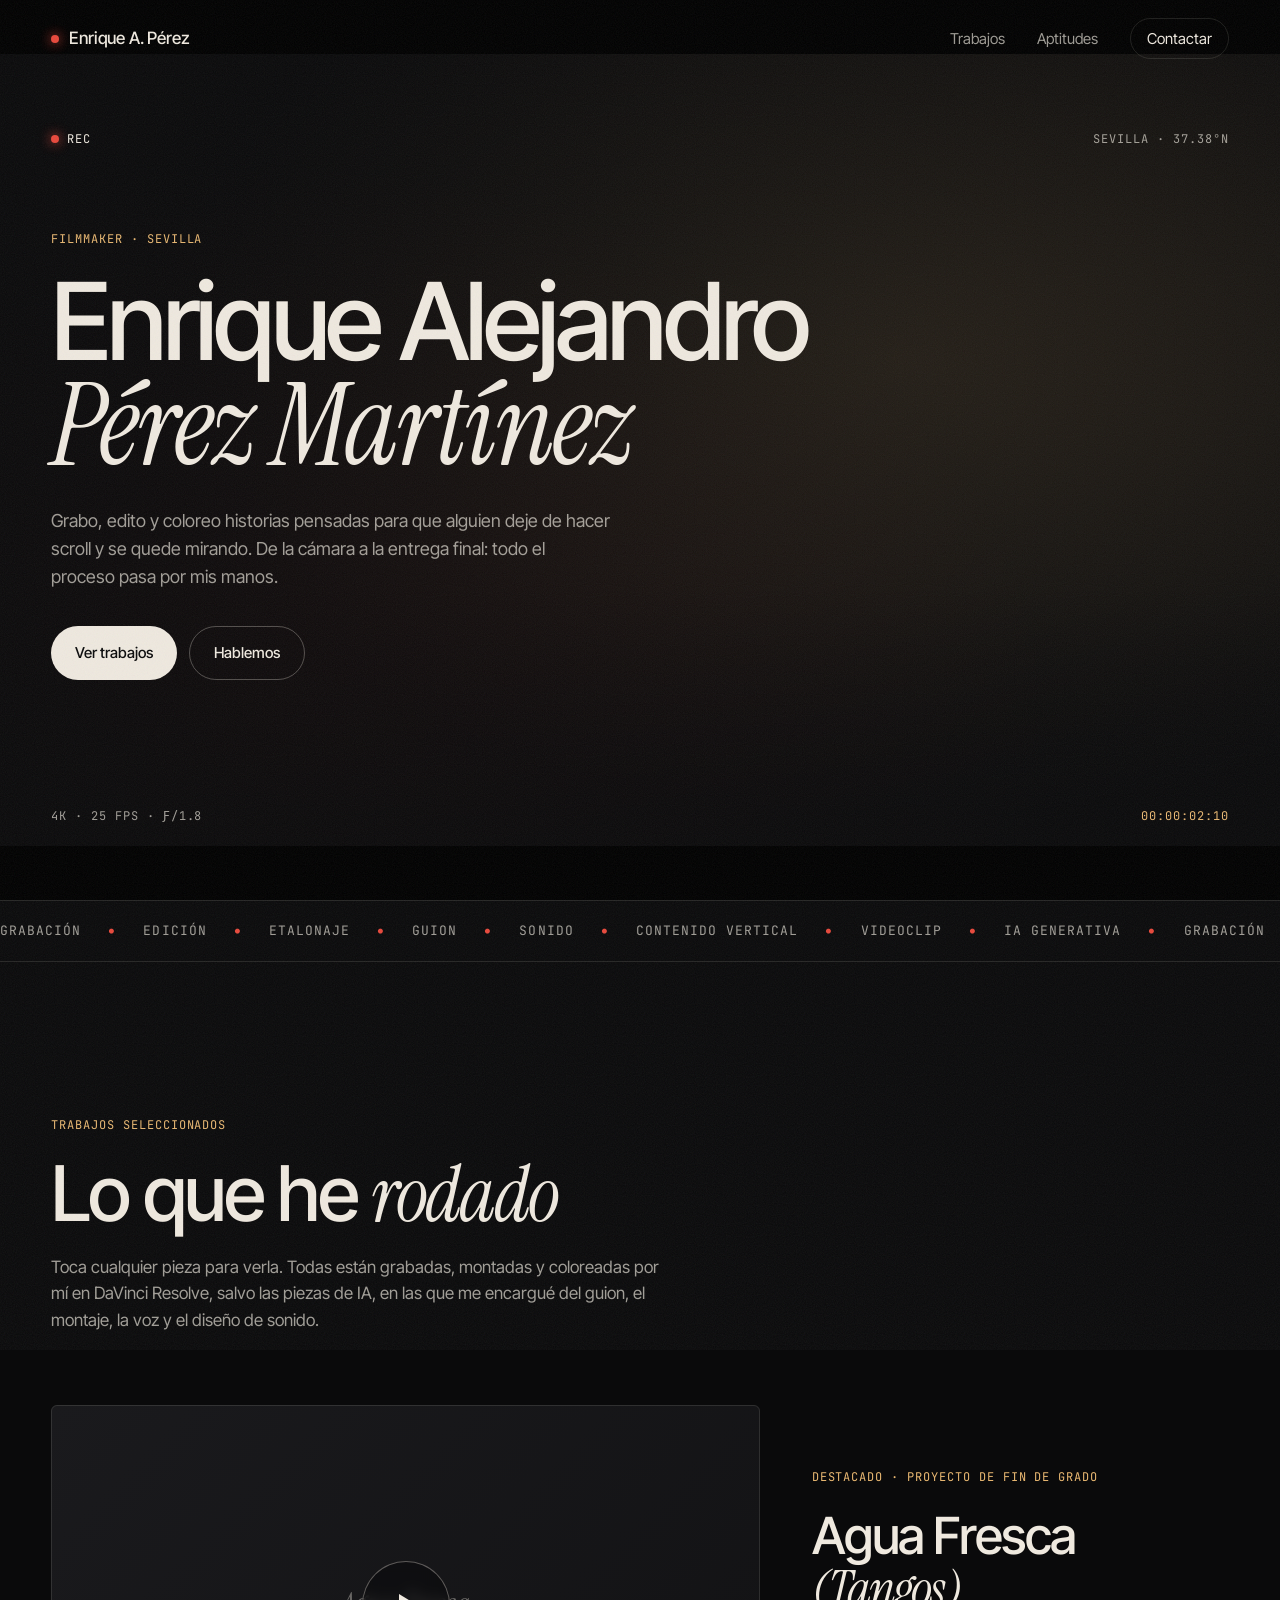
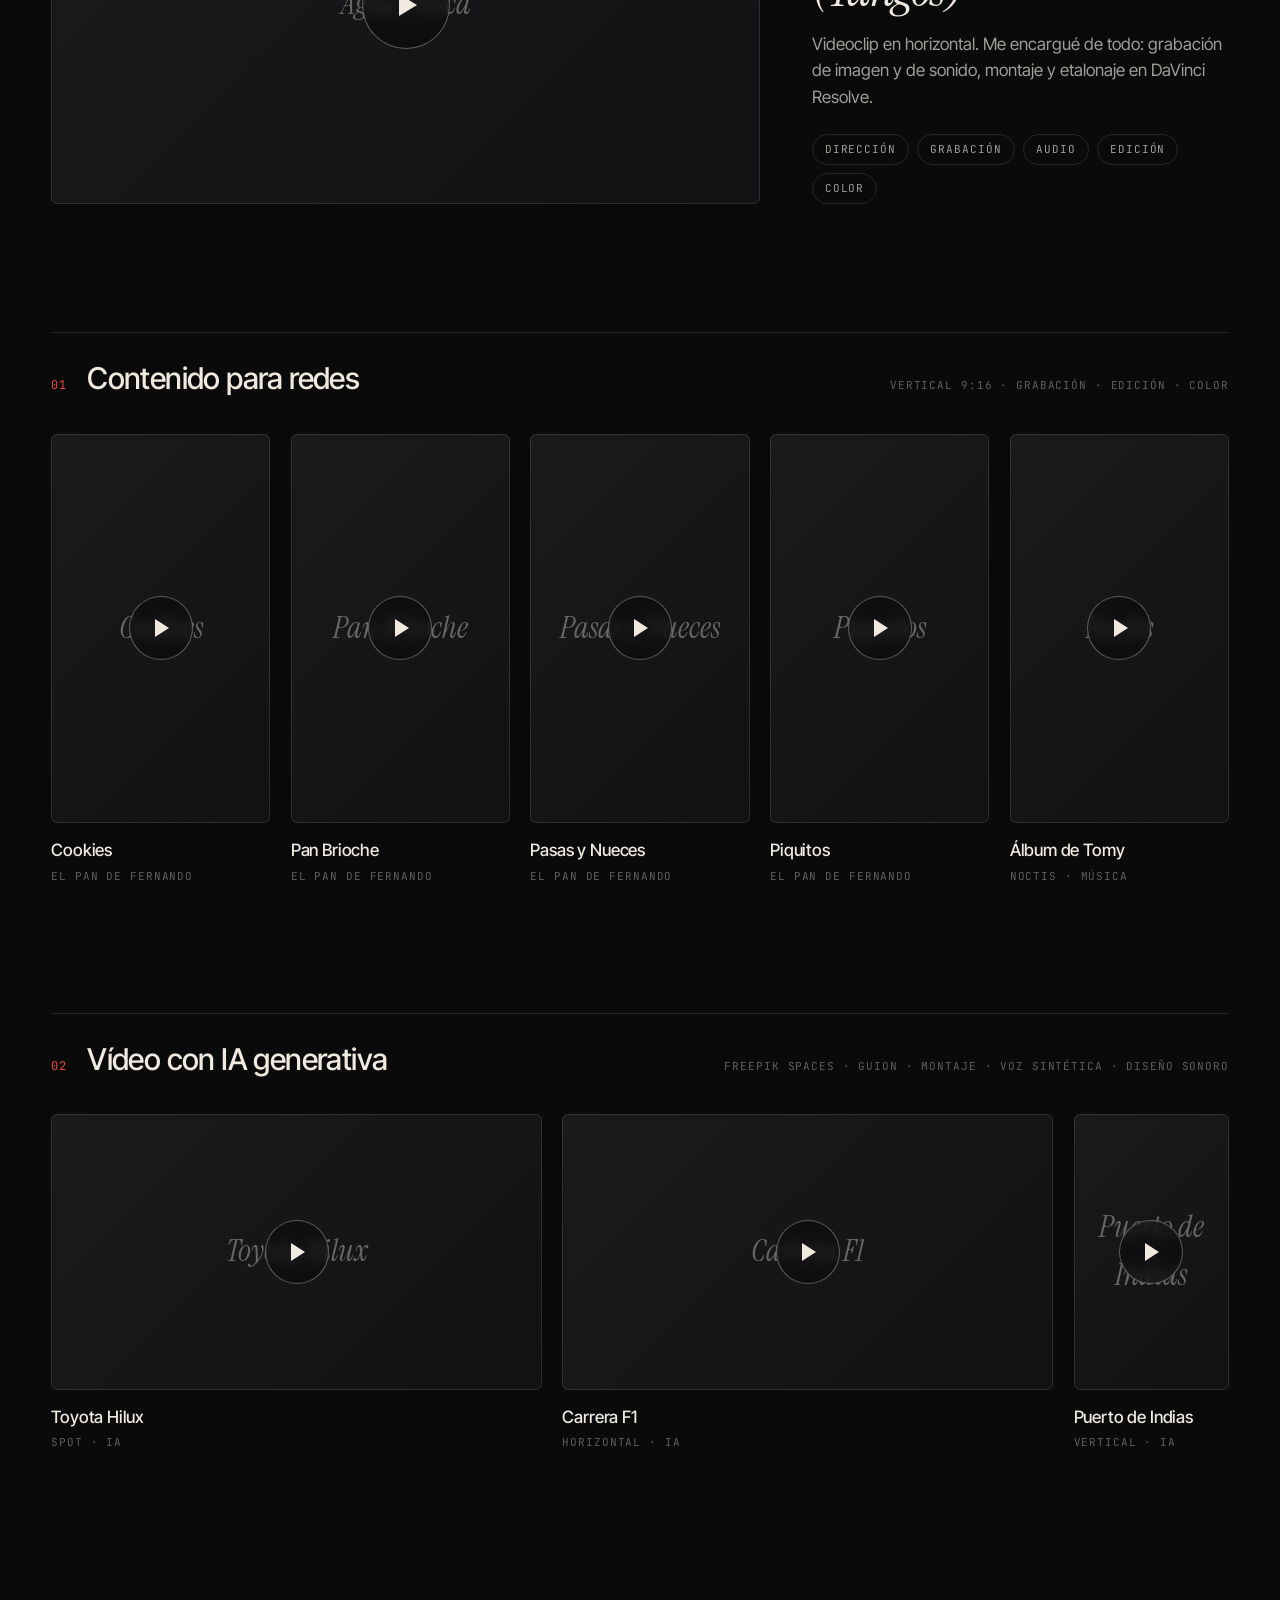
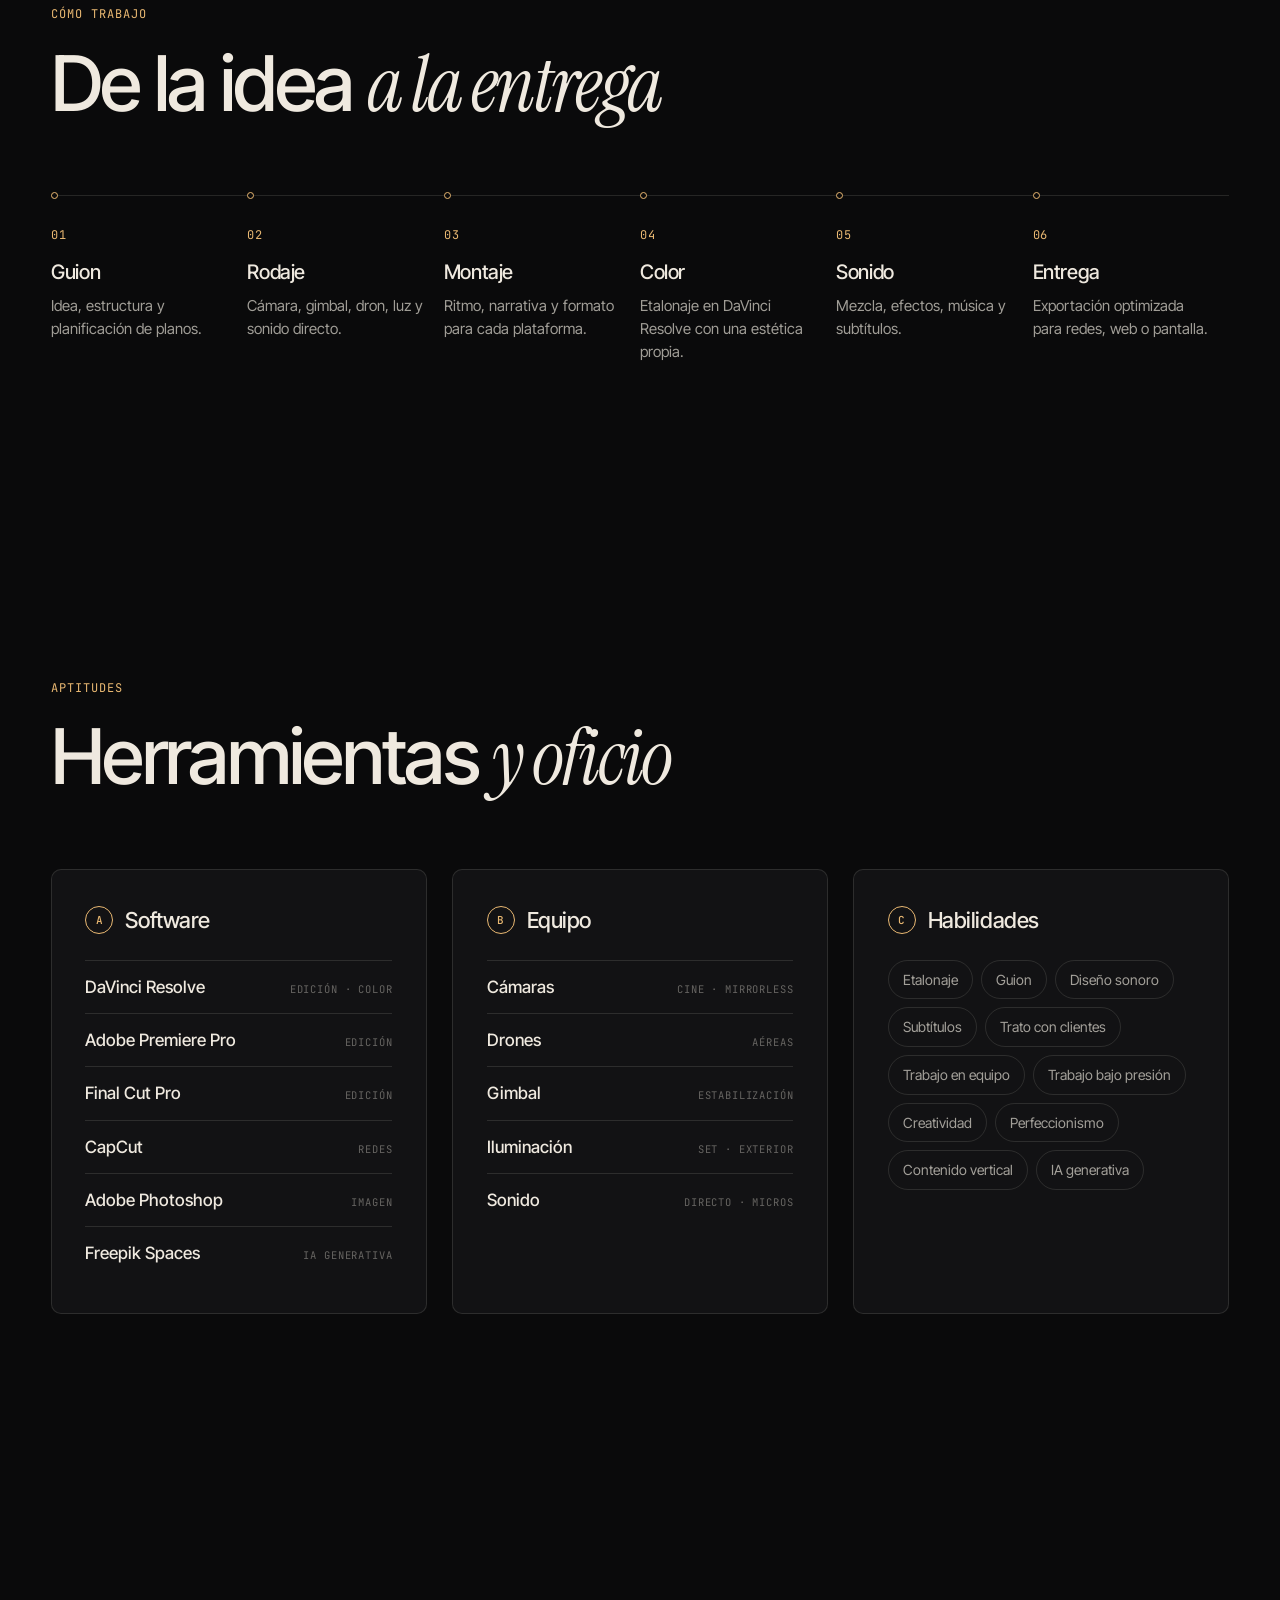
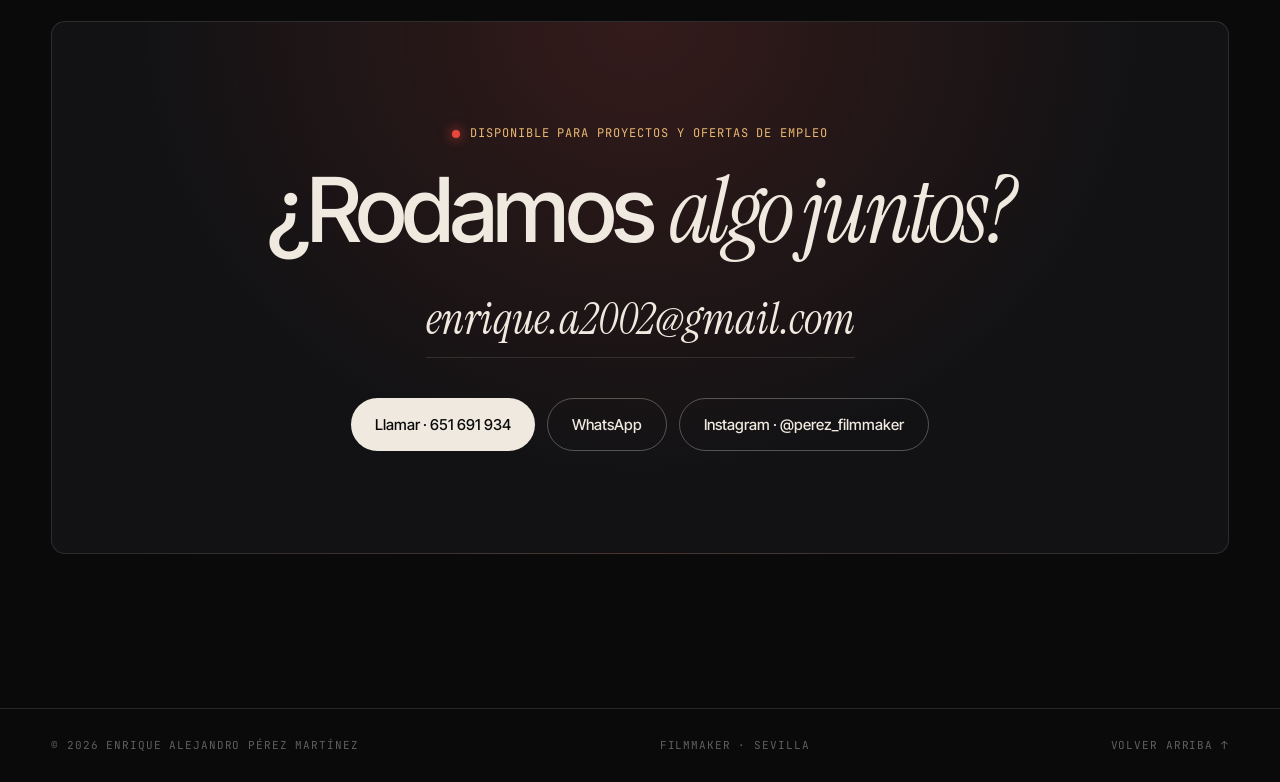
==== commit 0e52fba0: "Add files via upload" ====
--- a/index.html
+++ b/index.html
@@ -172,9 +172,9 @@
             </span>
             <span class="clip-meta"><span class="clip-title">Toyota Hilux</span><span class="clip-client mono">Spot · IA</span></span>
           </button>
-          <button class="clip reveal" type="button" data-id="1ao5PeMRlMTLtP1Pm919HyVkFZUfn01zz" data-format="h" data-title="Carrera F1 — Pieza con IA">
+          <button class="clip reveal" type="button" data-id="1KeAr4YqDjvicK7gpN-dadZhs9yclXlN_" data-format="h" data-title="Carrera F1 — Pieza con IA">
             <span class="clip-media" style="--ar:16/9">
-              <img class="clip-thumb" src="https://drive.google.com/thumbnail?id=1ao5PeMRlMTLtP1Pm919HyVkFZUfn01zz&sz=w1200" alt="" loading="lazy" decoding="async" referrerpolicy="no-referrer">
+              <img class="clip-thumb" src="https://drive.google.com/thumbnail?id=1KeAr4YqDjvicK7gpN-dadZhs9yclXlN_&sz=w1200" alt="" loading="lazy" decoding="async" referrerpolicy="no-referrer">
               <span class="clip-fallback" aria-hidden="true">Carrera F1</span>
               <span class="clip-play" aria-hidden="true"></span>
             </span>
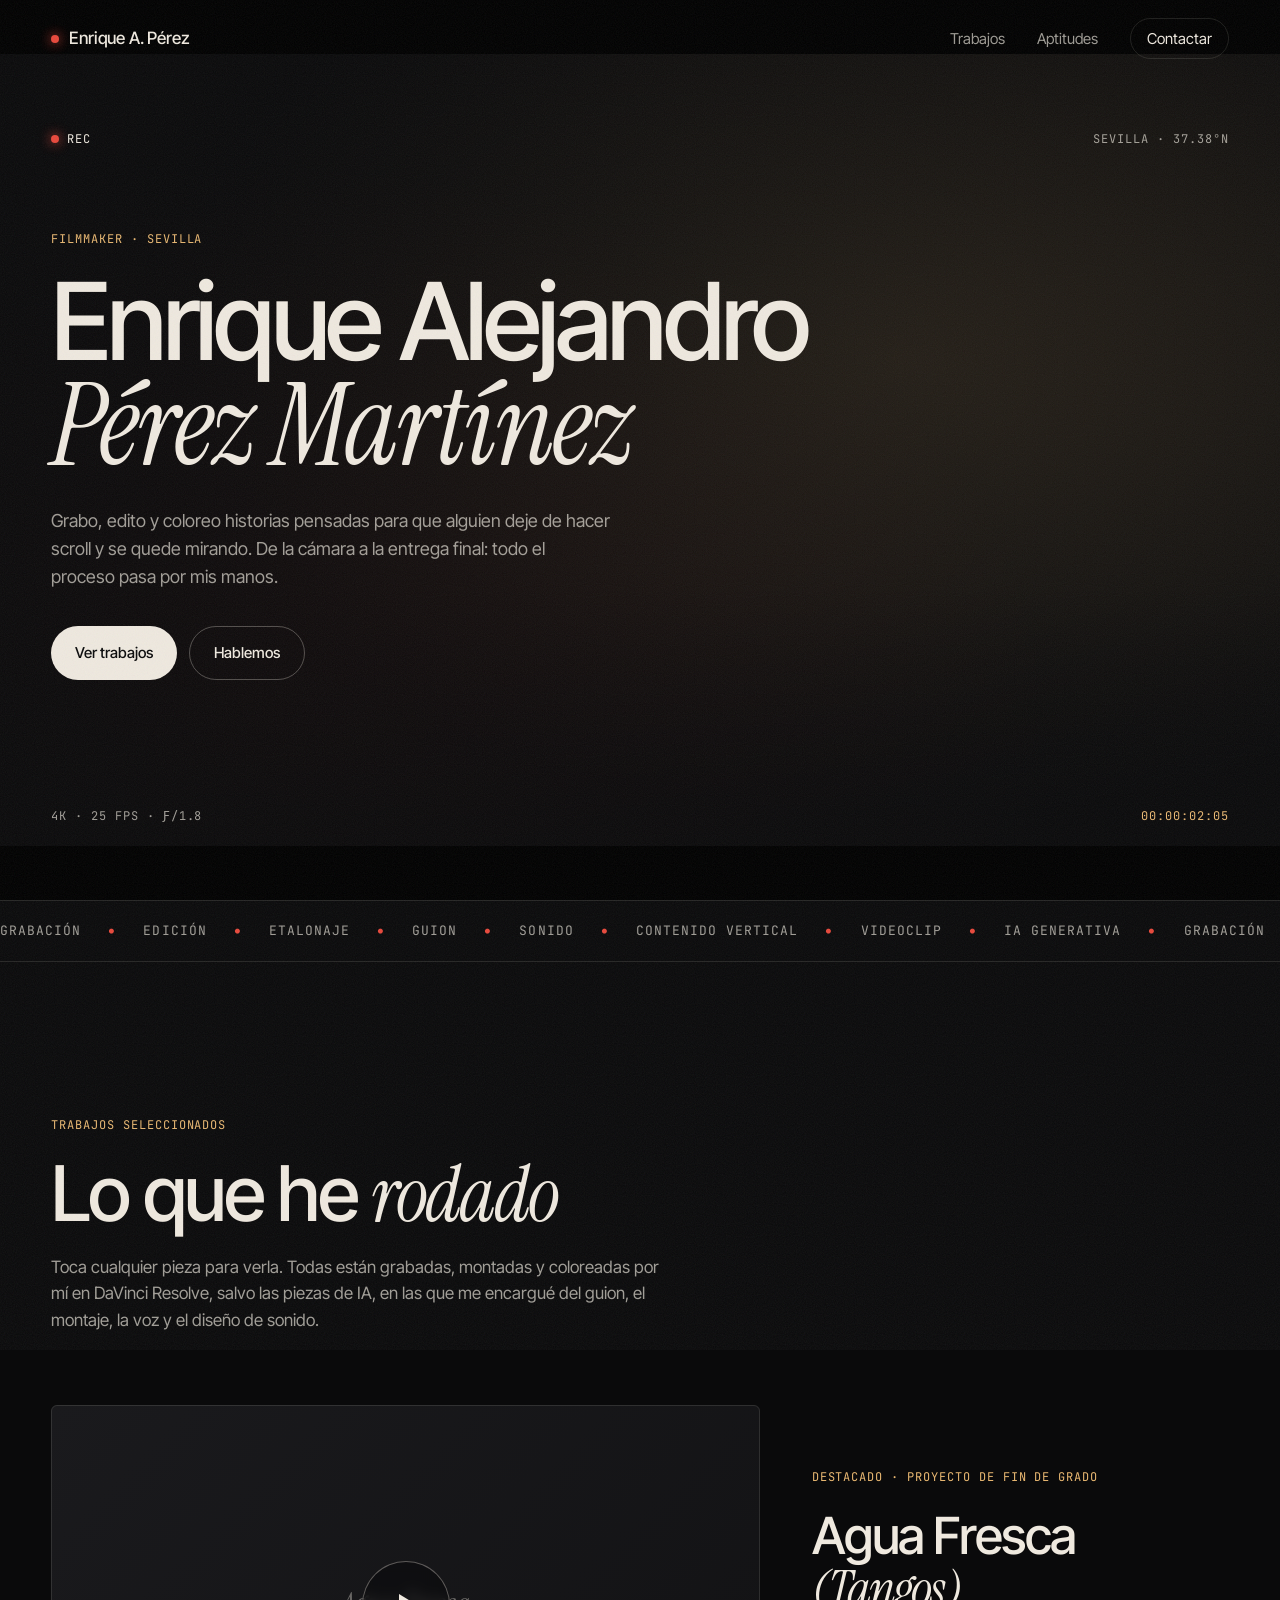
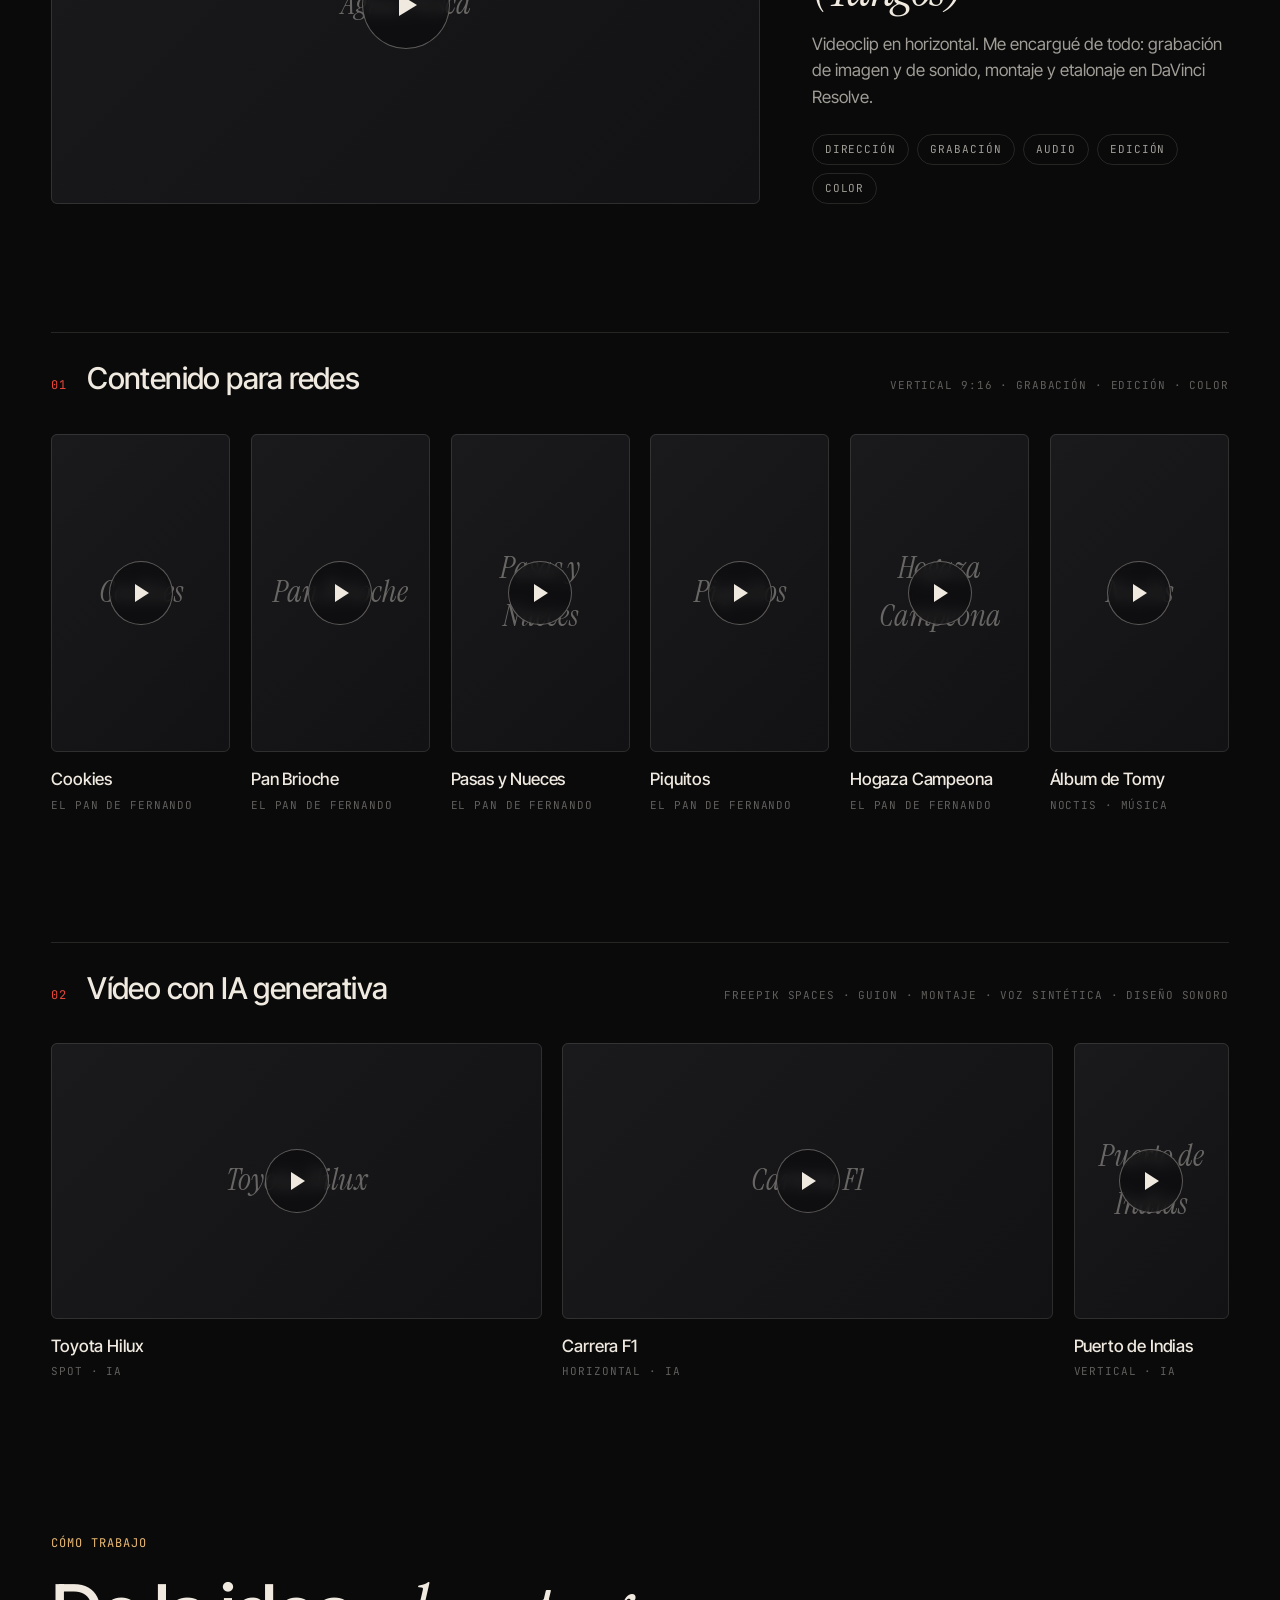
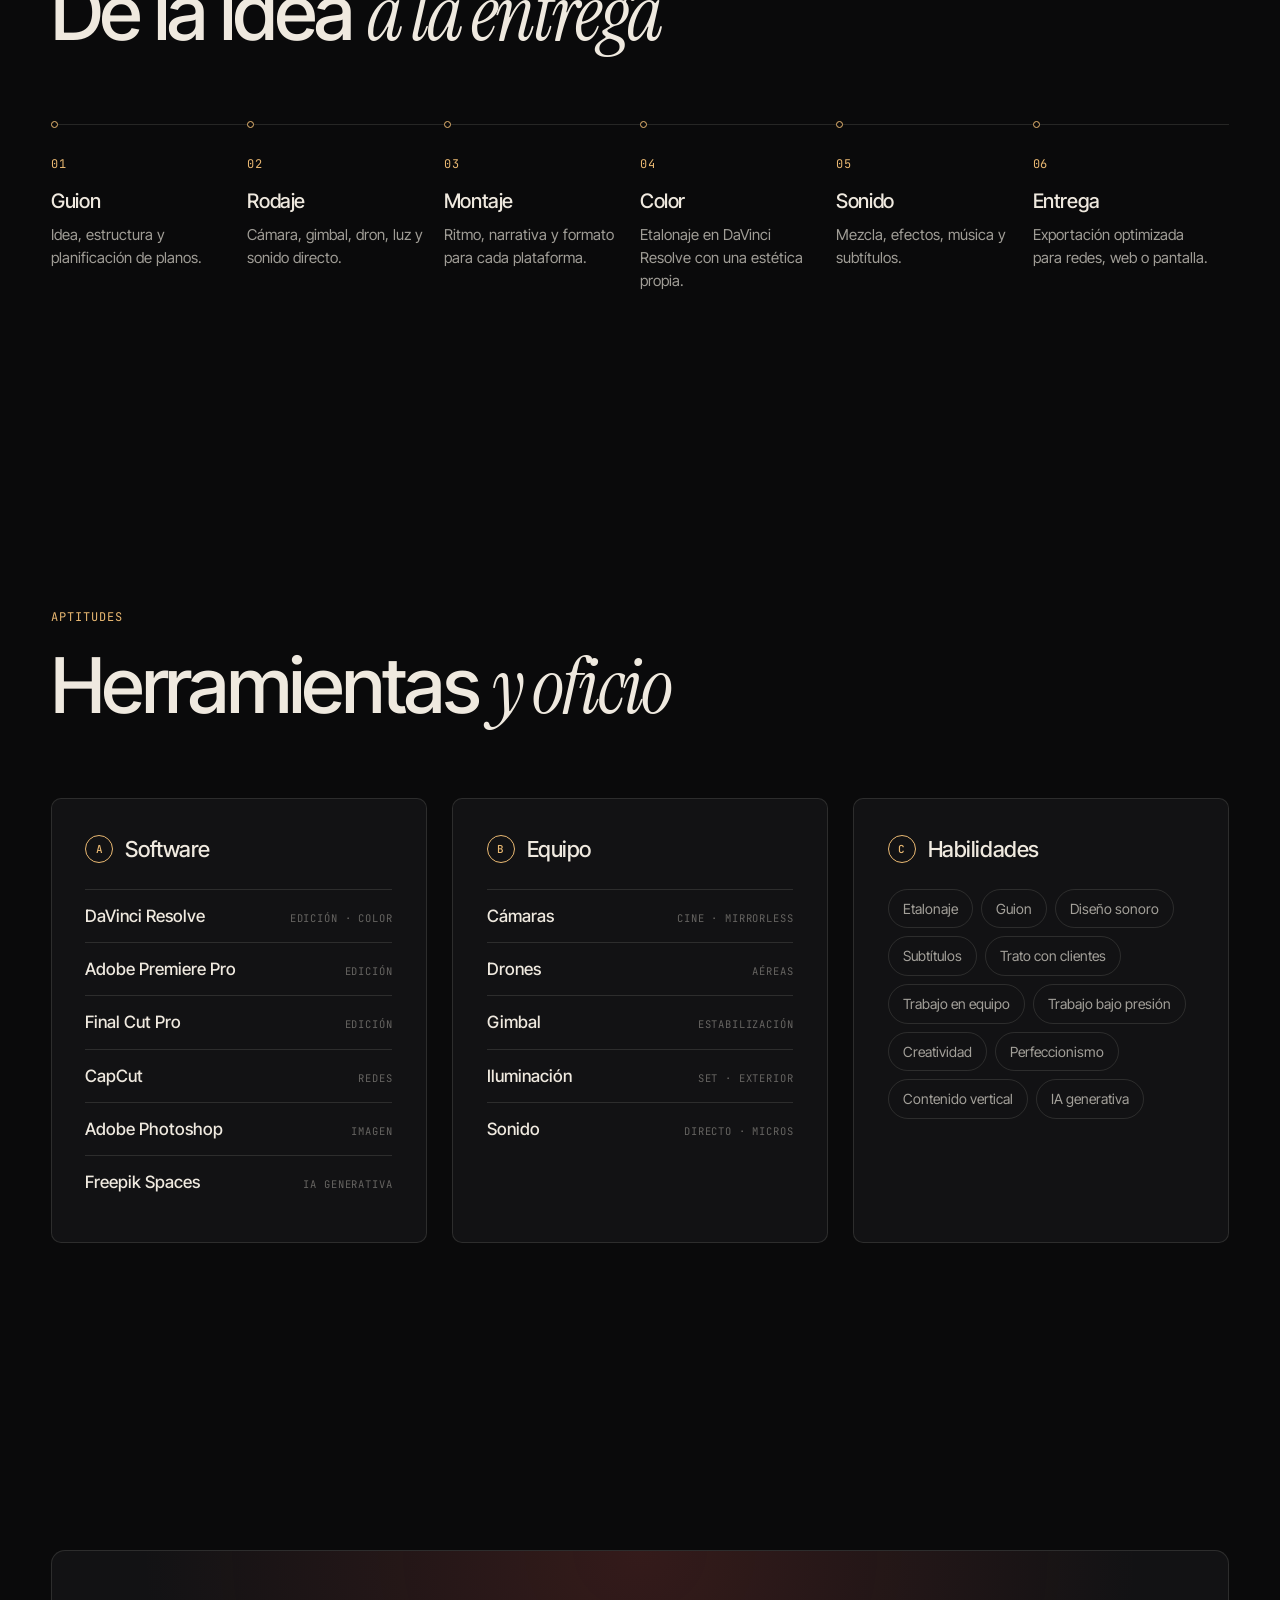
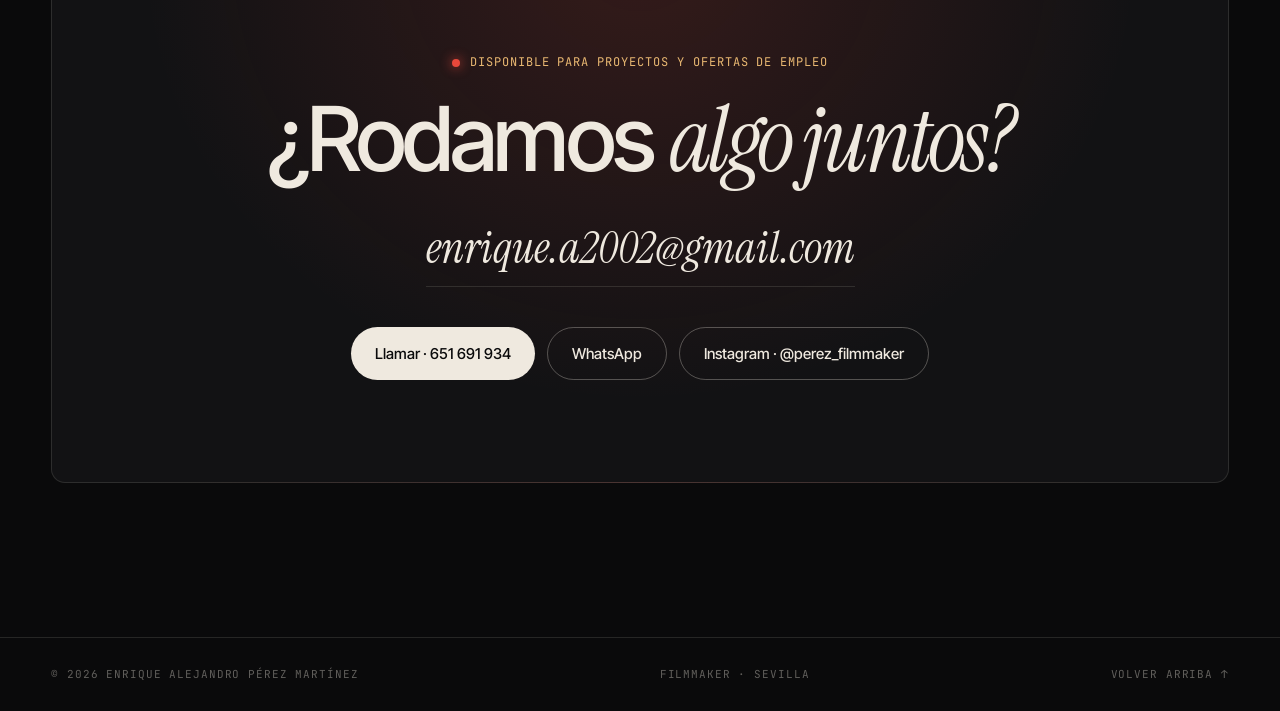
==== commit 90880ce1: "Add files via upload" ====
--- a/index.html
+++ b/index.html
@@ -145,6 +145,14 @@
             </span>
             <span class="clip-meta"><span class="clip-title">Piquitos</span><span class="clip-client mono">El Pan de Fernando</span></span>
           </button>
+          <button class="clip reveal" type="button" data-id="1ZEBnhxu50FtY_2H2X_xnyvFxjPRzXLxS" data-format="v" data-title="Pan de Hogaza (Campeona) — El Pan de Fernando">
+            <span class="clip-media" style="--ar:9/16">
+              <img class="clip-thumb" src="https://drive.google.com/thumbnail?id=1ZEBnhxu50FtY_2H2X_xnyvFxjPRzXLxS&sz=w800" alt="" loading="lazy" decoding="async" referrerpolicy="no-referrer">
+              <span class="clip-fallback" aria-hidden="true">Hogaza Campeona</span>
+              <span class="clip-play" aria-hidden="true"></span>
+            </span>
+            <span class="clip-meta"><span class="clip-title">Hogaza Campeona</span><span class="clip-client mono">El Pan de Fernando</span></span>
+          </button>
           <button class="clip reveal" type="button" data-id="1fpl93FJgUR4kacE2Ke5Eygcuat2EiLFU" data-format="v" data-title="Presentación del álbum de Tomy (Noctis)">
             <span class="clip-media" style="--ar:9/16">
               <img class="clip-thumb" src="https://drive.google.com/thumbnail?id=1fpl93FJgUR4kacE2Ke5Eygcuat2EiLFU&sz=w800" alt="" loading="lazy" decoding="async" referrerpolicy="no-referrer">
--- a/styles.css
+++ b/styles.css
@@ -389,6 +389,7 @@
 .row .clip.reveal:nth-child(3) { transition-delay: .16s; }
 .row .clip.reveal:nth-child(4) { transition-delay: .24s; }
 .row .clip.reveal:nth-child(5) { transition-delay: .32s; }
+.row .clip.reveal:nth-child(6) { transition-delay: .4s; }
 
 /* ---------- mobile + touch refinements ---------- */
 .swipe-hint { display: none; color: var(--text-dim); font-size: 10.5px; margin: -16px 0 14px; }
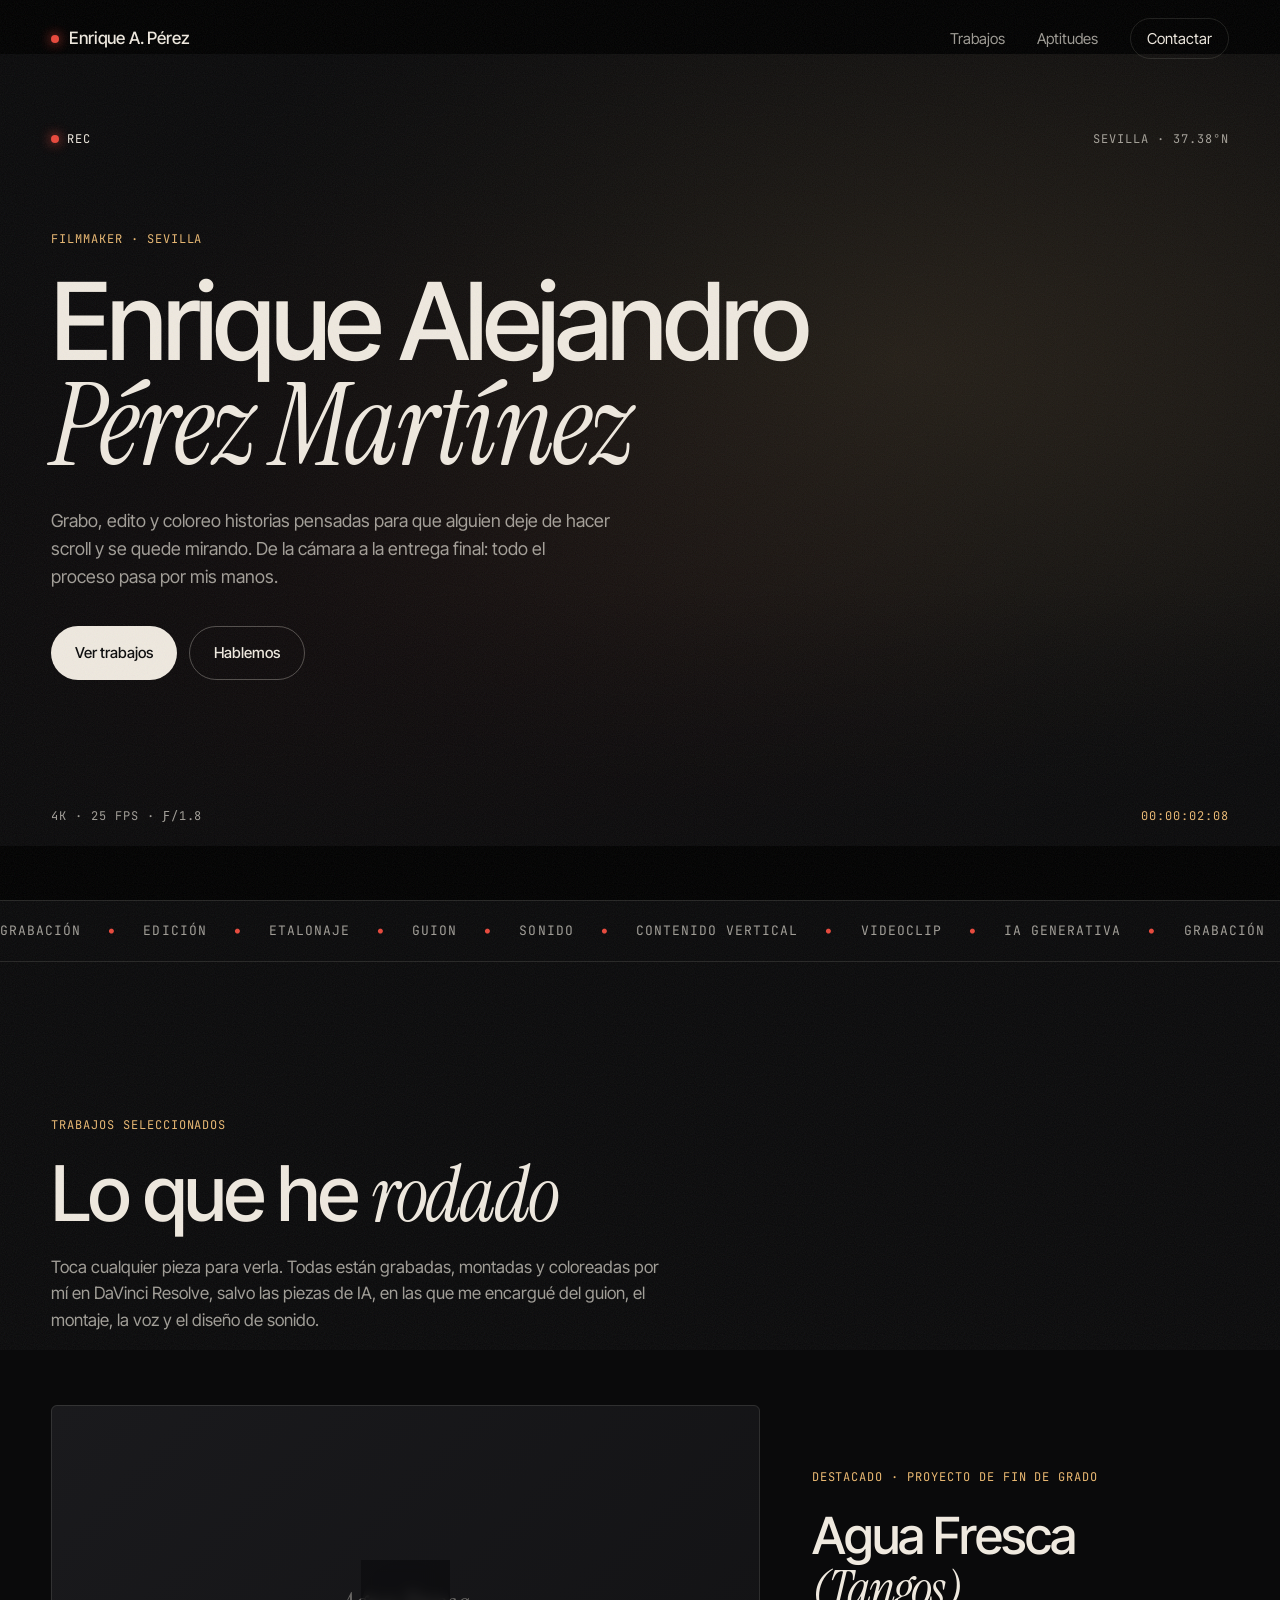
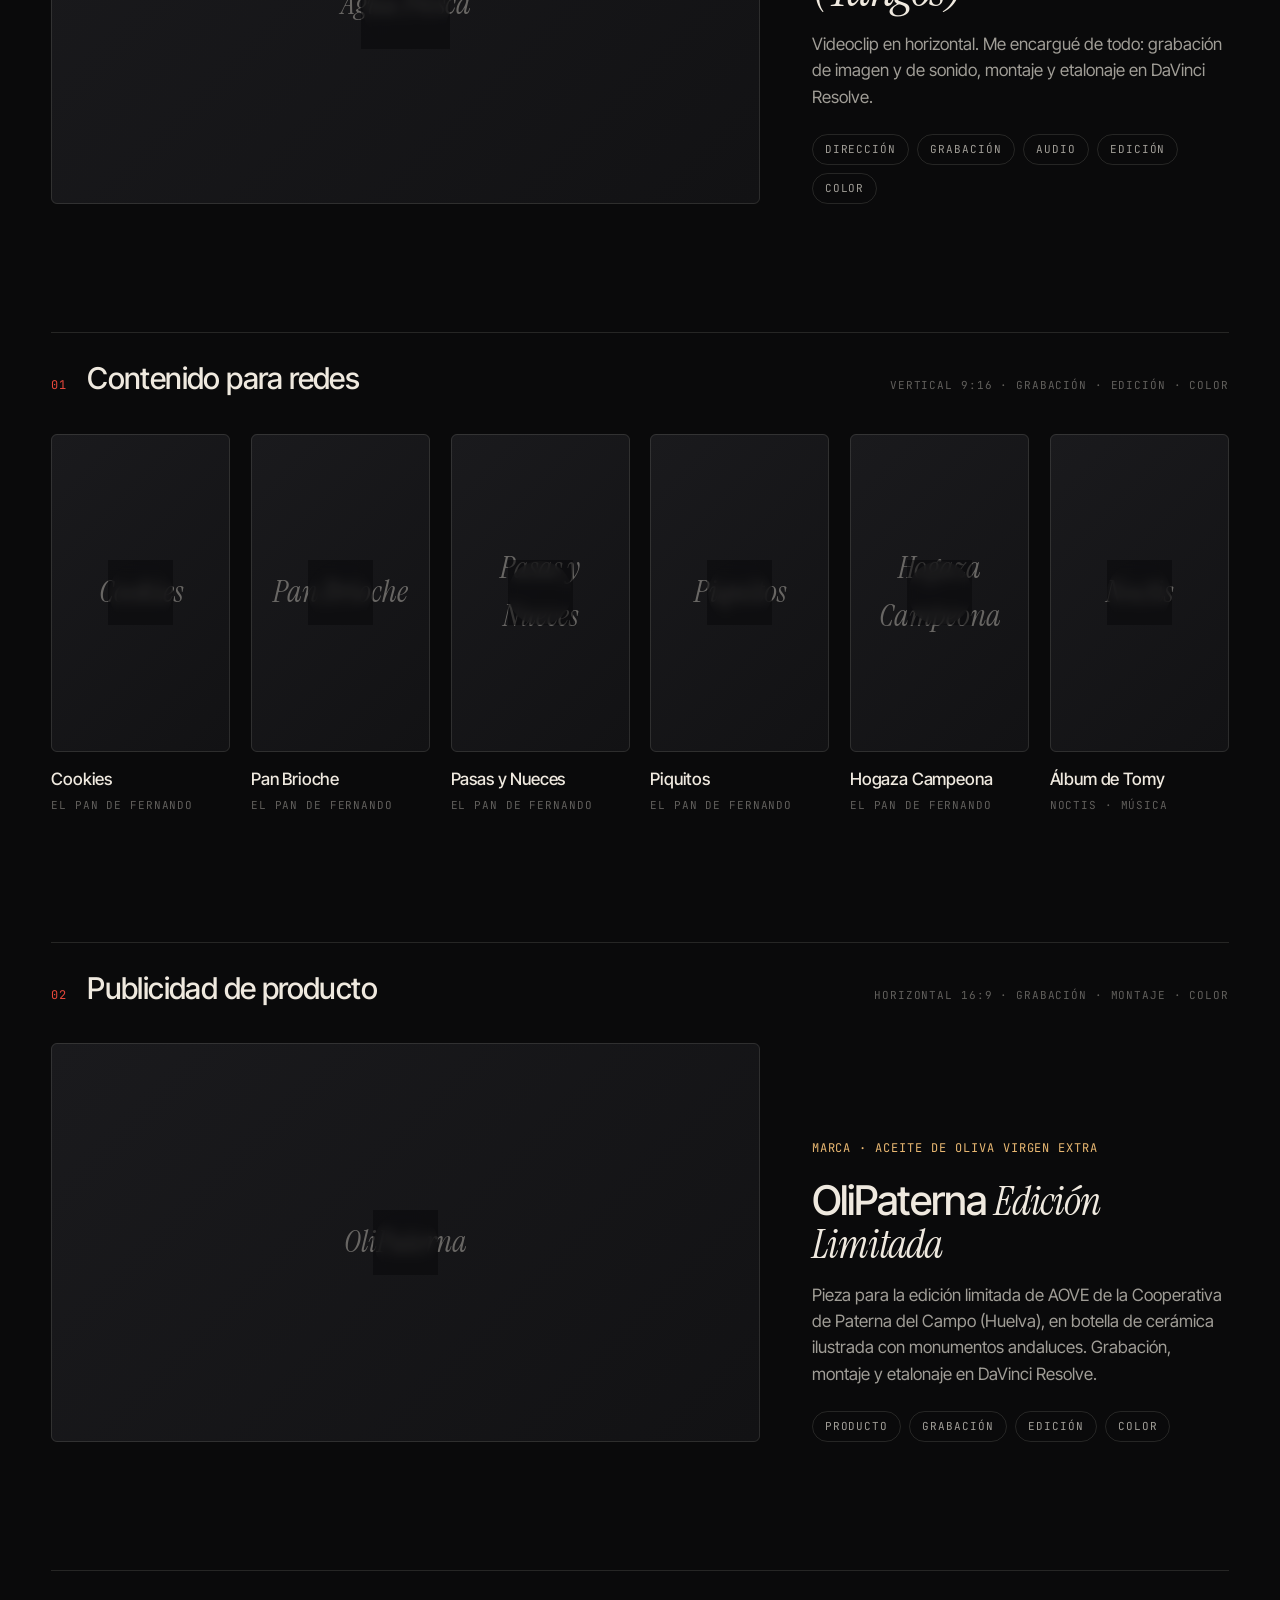
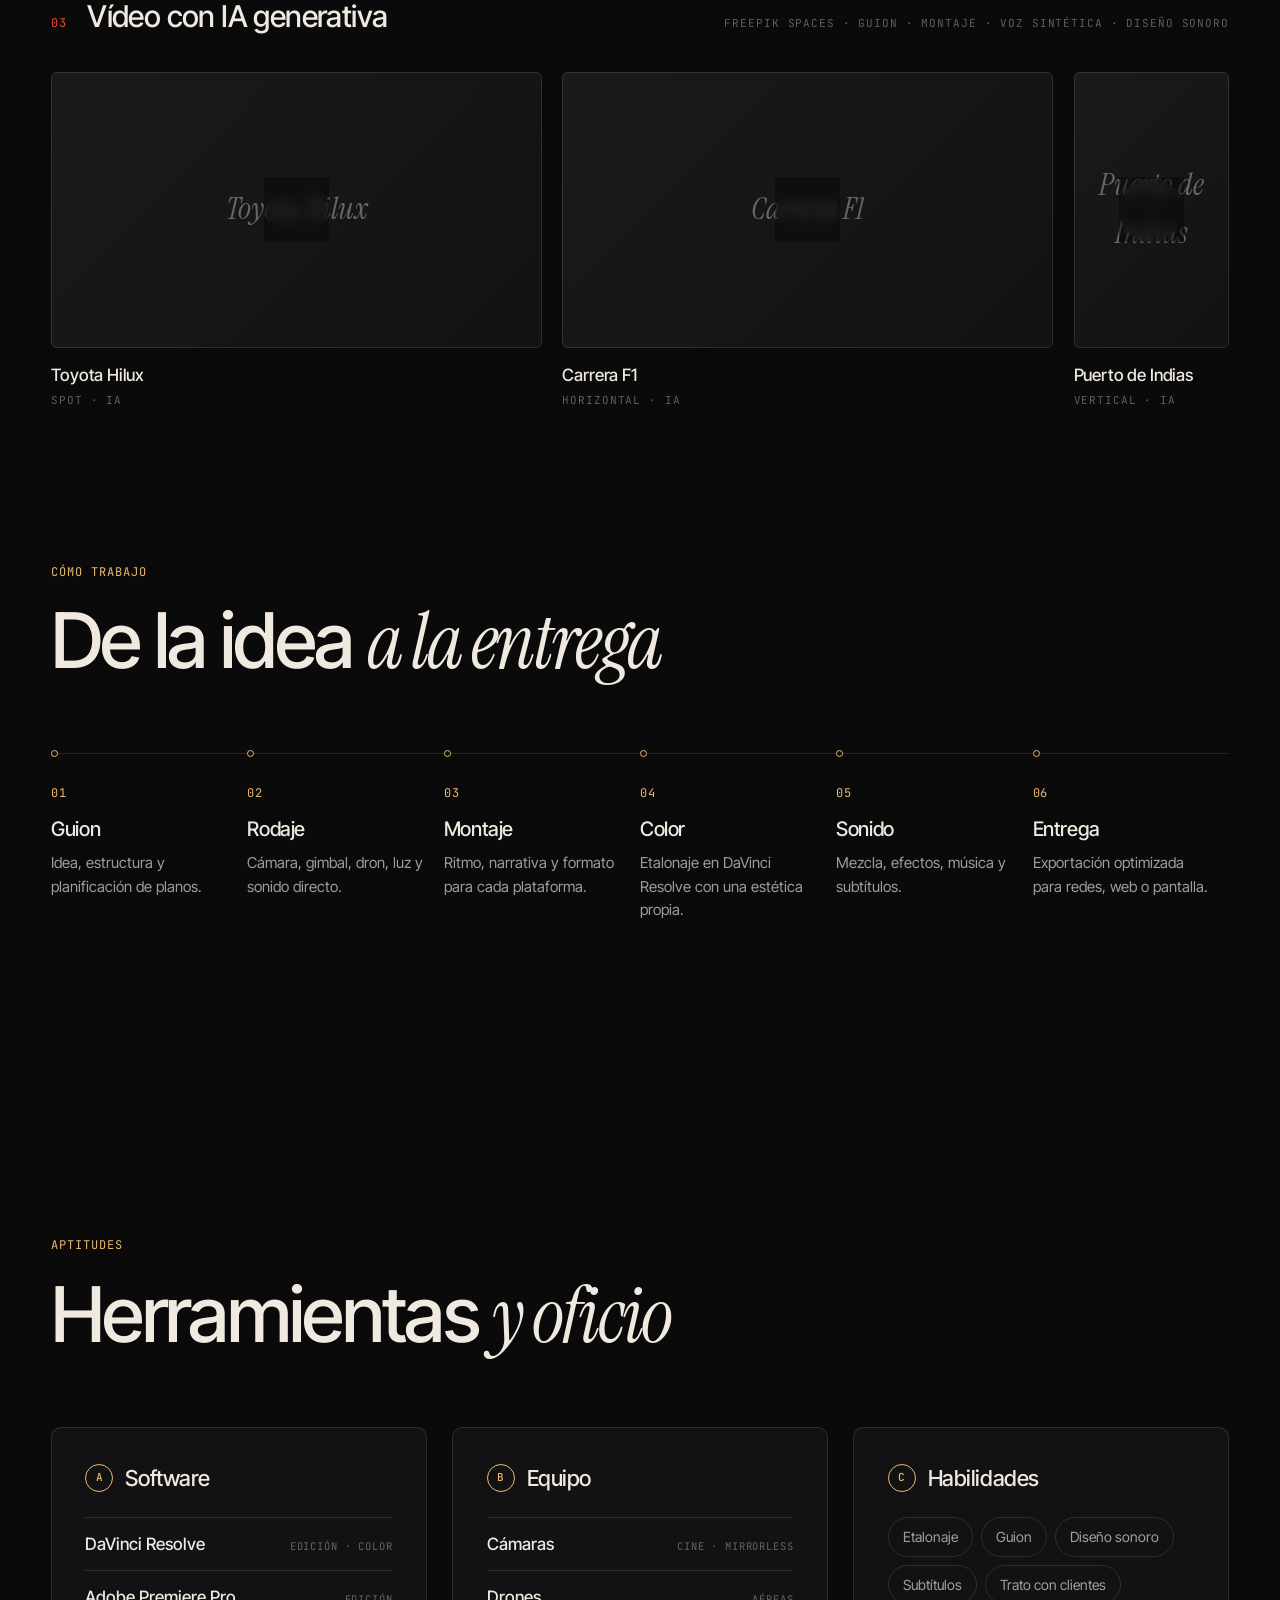
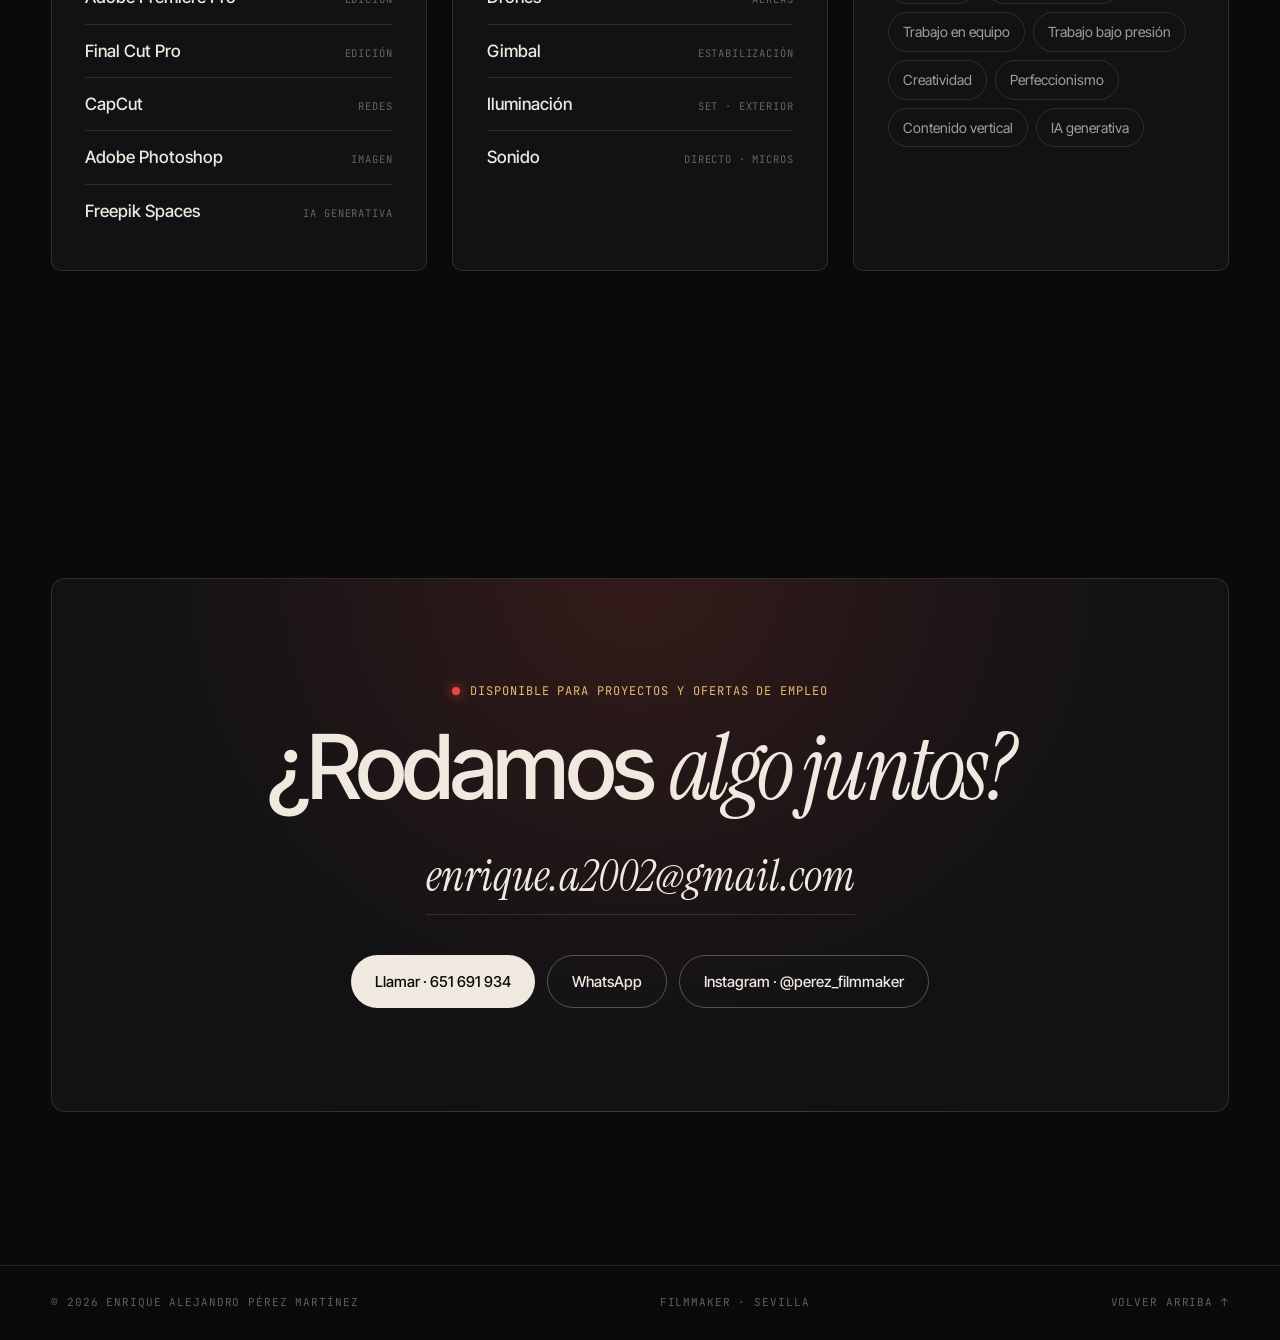
==== commit 99fd0269: "Add files via upload" ====
--- a/index.html
+++ b/index.html
@@ -164,10 +164,38 @@
         </div>
       </div>
 
+      <!-- Producto -->
+      <div class="group">
+        <div class="group-head reveal">
+          <span class="group-num mono">02</span>
+          <h3 class="group-title">Publicidad de producto</h3>
+          <p class="group-desc mono">Horizontal 16:9 · Grabación · Montaje · Color</p>
+        </div>
+        <article class="featured featured-inline reveal">
+          <button class="clip" type="button"
+                  data-id="1UE4_jbFmulMH4MehpqCrOdzDEyXL_7AV" data-format="h"
+                  data-title="OliPaterna — Edición Limitada">
+            <span class="clip-media" style="--ar:16/9">
+              <img class="clip-thumb" src="https://drive.google.com/thumbnail?id=1UE4_jbFmulMH4MehpqCrOdzDEyXL_7AV&sz=w1600" alt="Fotograma del vídeo de OliPaterna Edición Limitada" loading="lazy" decoding="async" referrerpolicy="no-referrer">
+              <span class="clip-fallback" aria-hidden="true">OliPaterna</span>
+              <span class="clip-play" aria-hidden="true"></span>
+            </span>
+          </button>
+          <div class="featured-info">
+            <p class="kicker mono">Marca · Aceite de oliva virgen extra</p>
+            <h3 class="featured-title">OliPaterna <em>Edición Limitada</em></h3>
+            <p class="featured-text">Pieza para la edición limitada de AOVE de la Cooperativa de Paterna del Campo (Huelva), en botella de cerámica ilustrada con monumentos andaluces. Grabación, montaje y etalonaje en DaVinci Resolve.</p>
+            <ul class="tags mono">
+              <li>Producto</li><li>Grabación</li><li>Edición</li><li>Color</li>
+            </ul>
+          </div>
+        </article>
+      </div>
+
       <!-- IA -->
       <div class="group">
         <div class="group-head reveal">
-          <span class="group-num mono">02</span>
+          <span class="group-num mono">03</span>
           <h3 class="group-title">Vídeo con IA generativa</h3>
           <p class="group-desc mono">Freepik Spaces · Guion · Montaje · Voz sintética · Diseño sonoro</p>
         </div>
--- a/styles.css
+++ b/styles.css
@@ -239,6 +239,8 @@
 .tags { list-style: none; margin: 0; padding: 0; display: flex; flex-wrap: wrap; gap: 8px; }
 .tags li { border: 1px solid var(--line); border-radius: 999px; padding: 6px 12px; font-size: 11px; color: var(--text-mute); }
 @media (max-width: 860px) { .featured { grid-template-columns: 1fr; } }
+.featured.featured-inline { margin-bottom: 0; }
+.featured-inline .featured-title { font-size: clamp(28px, 3.2vw, 44px); }
 
 /* groups */
 .group + .group { margin-top: clamp(80px, 10vw, 130px); }
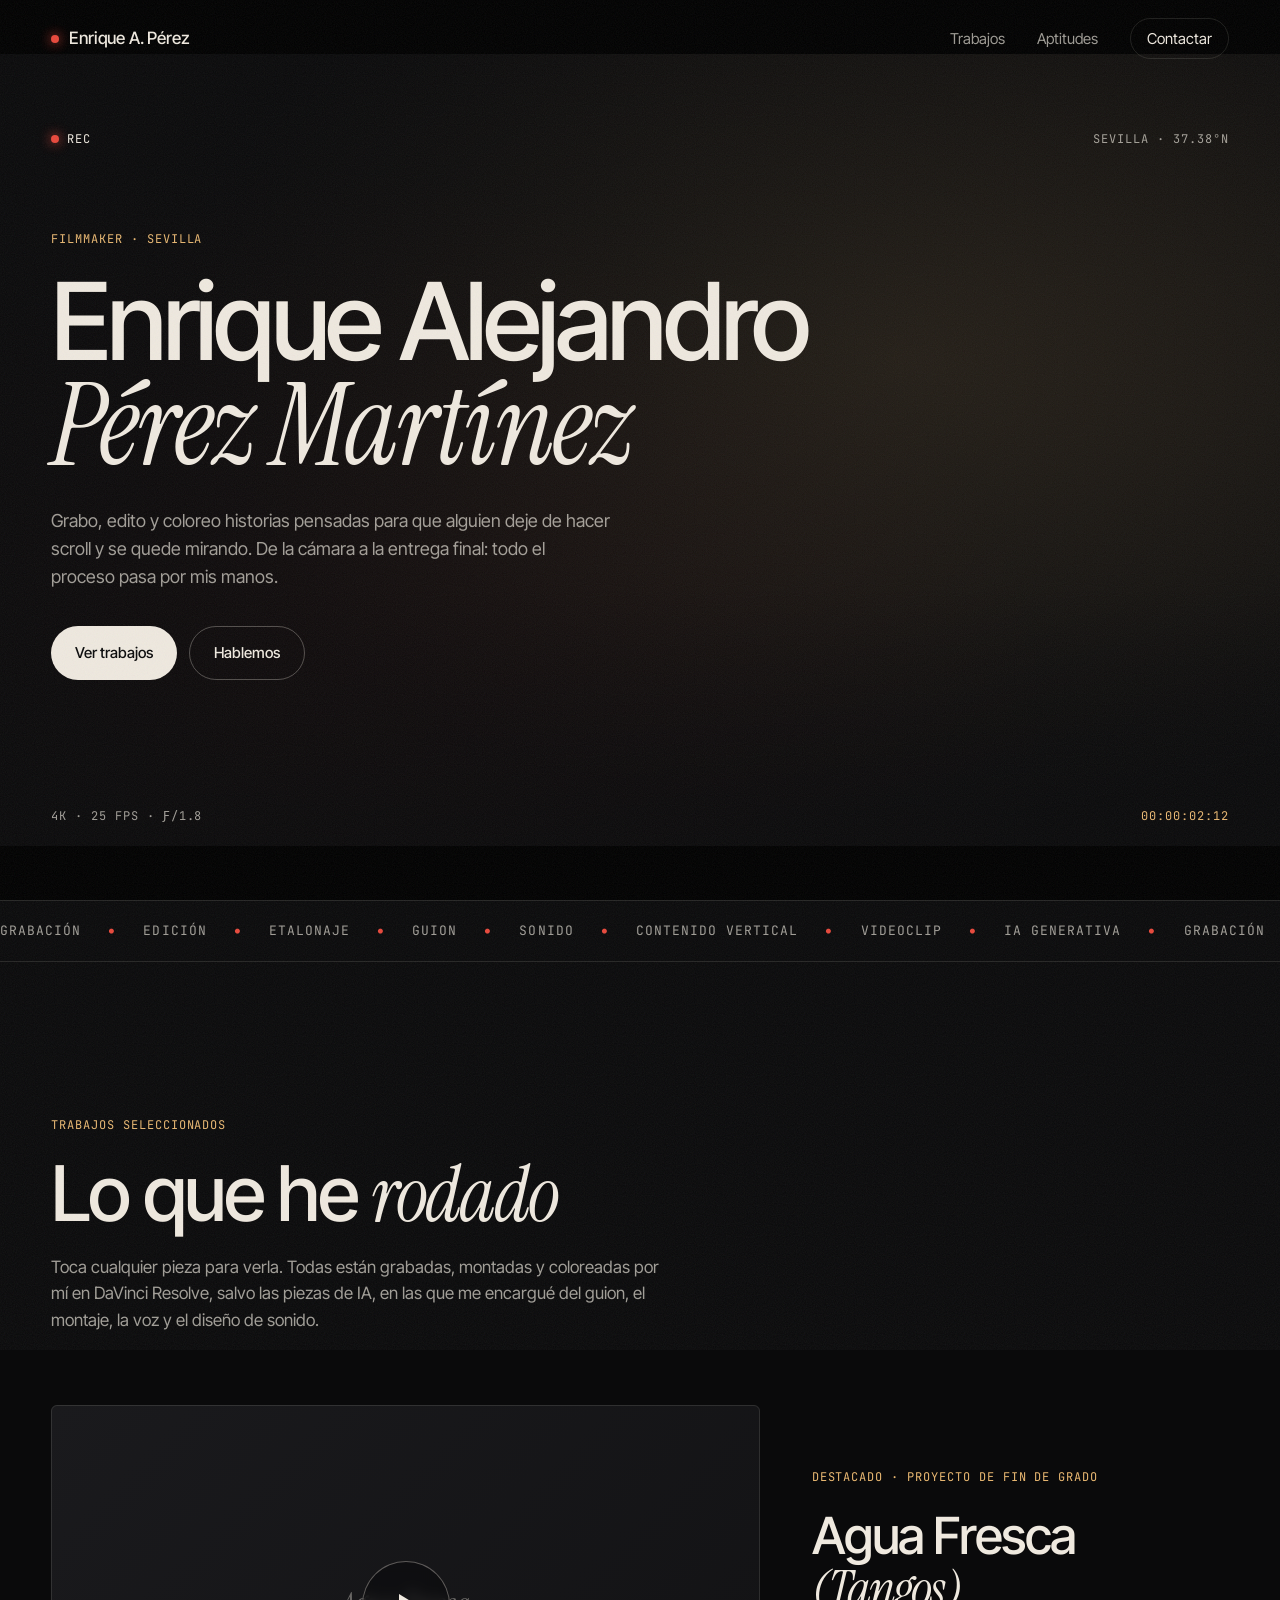
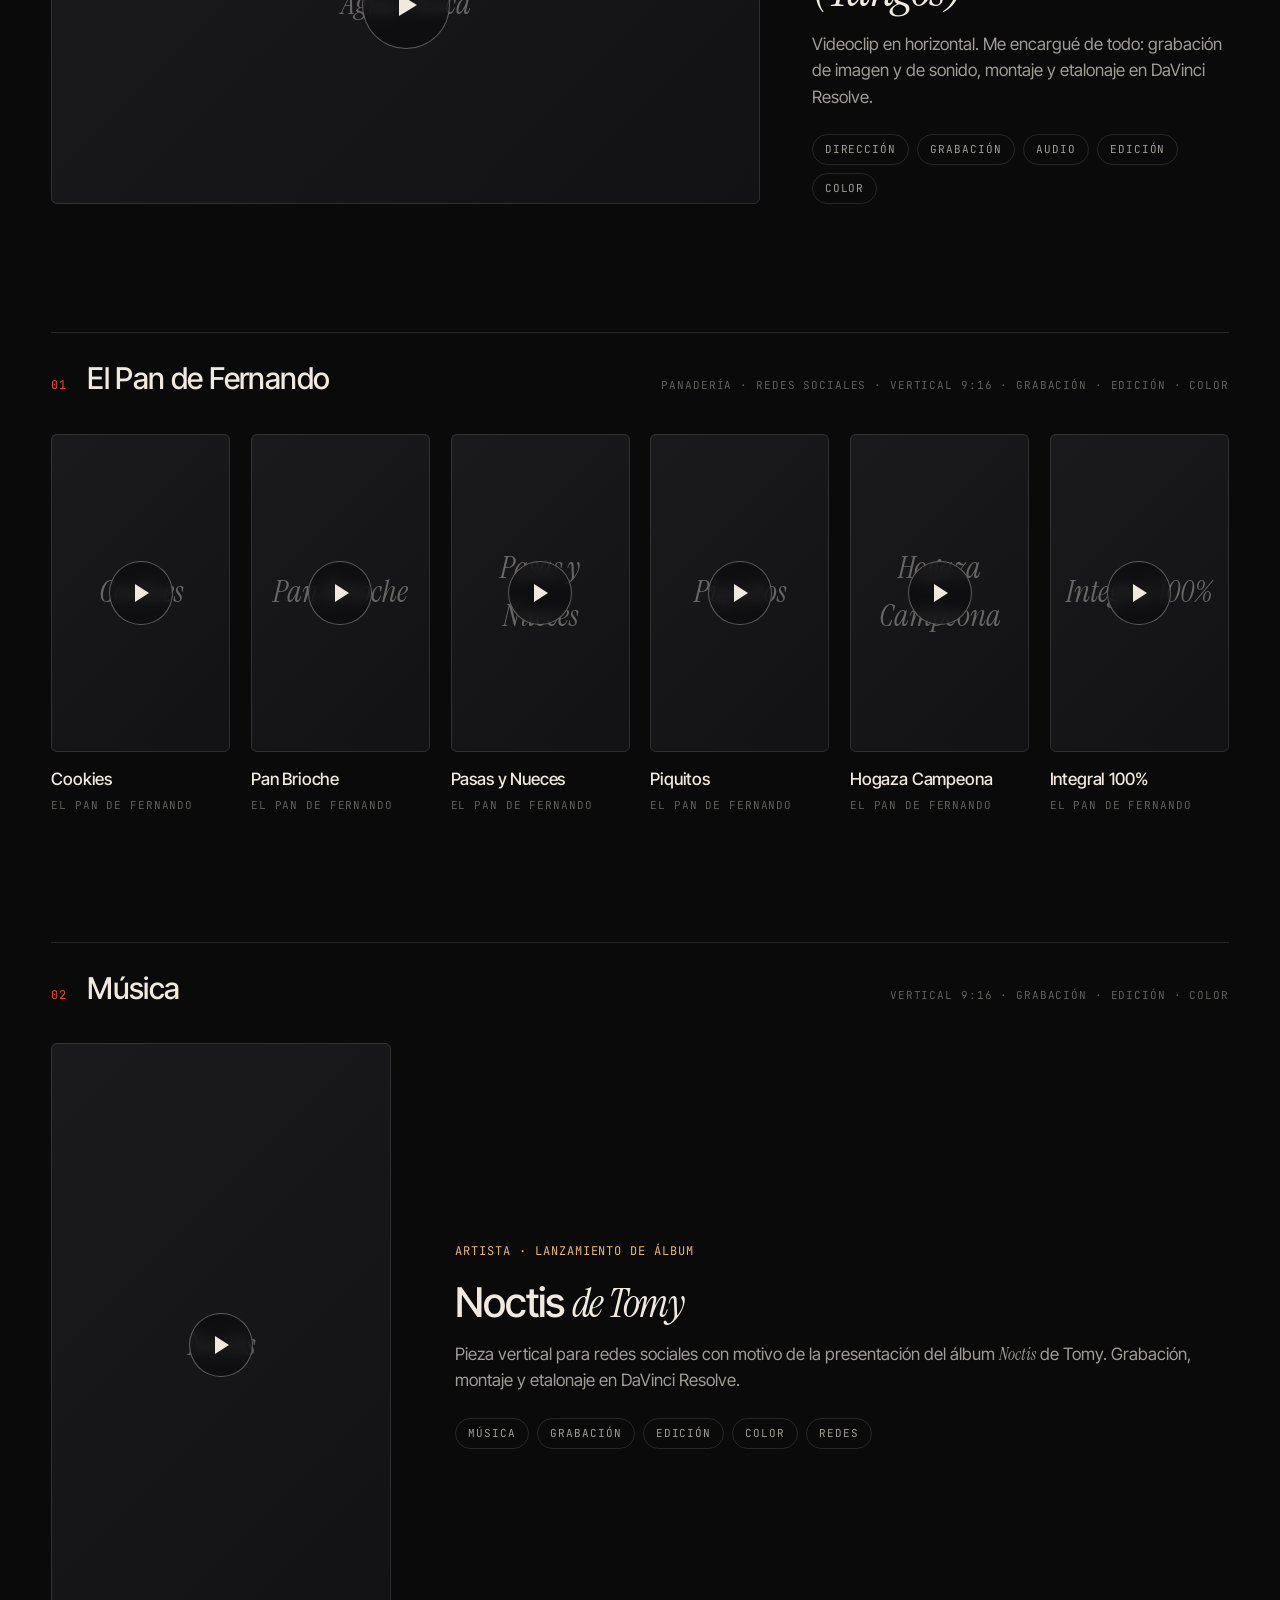
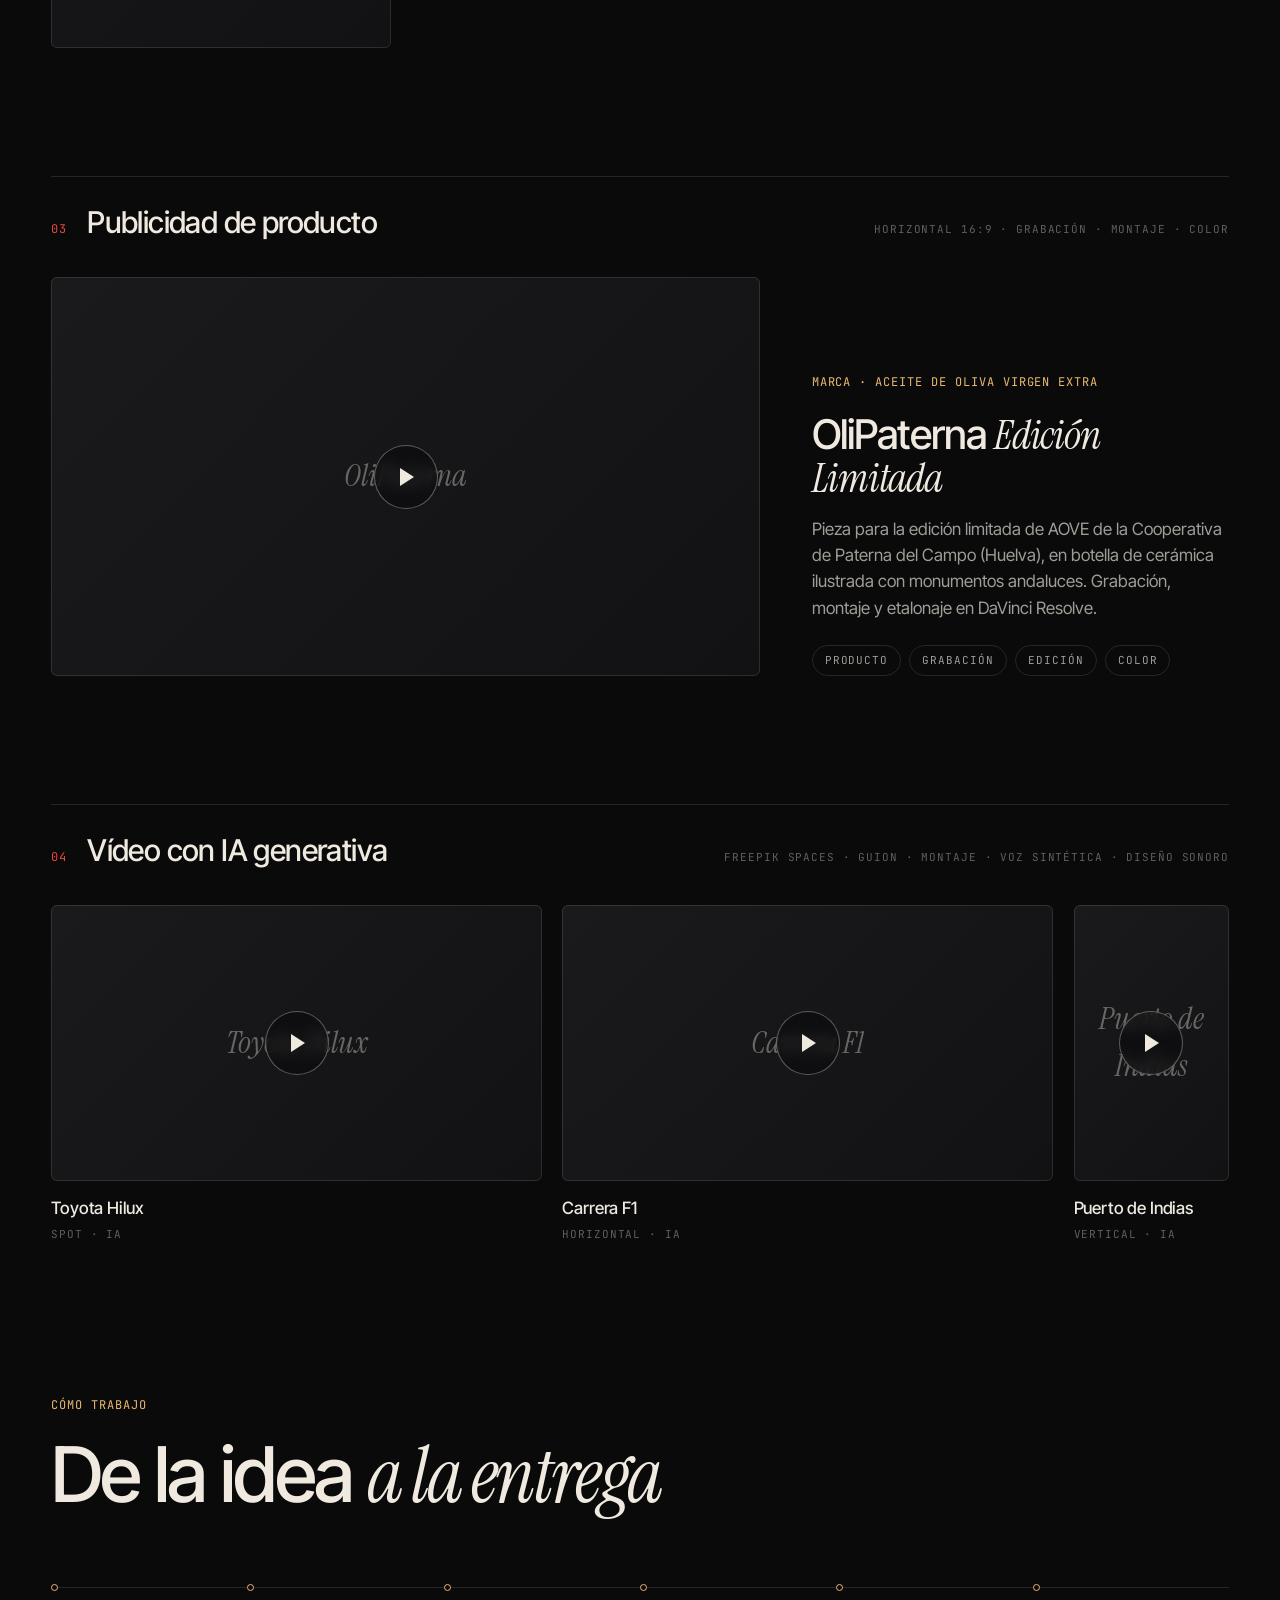
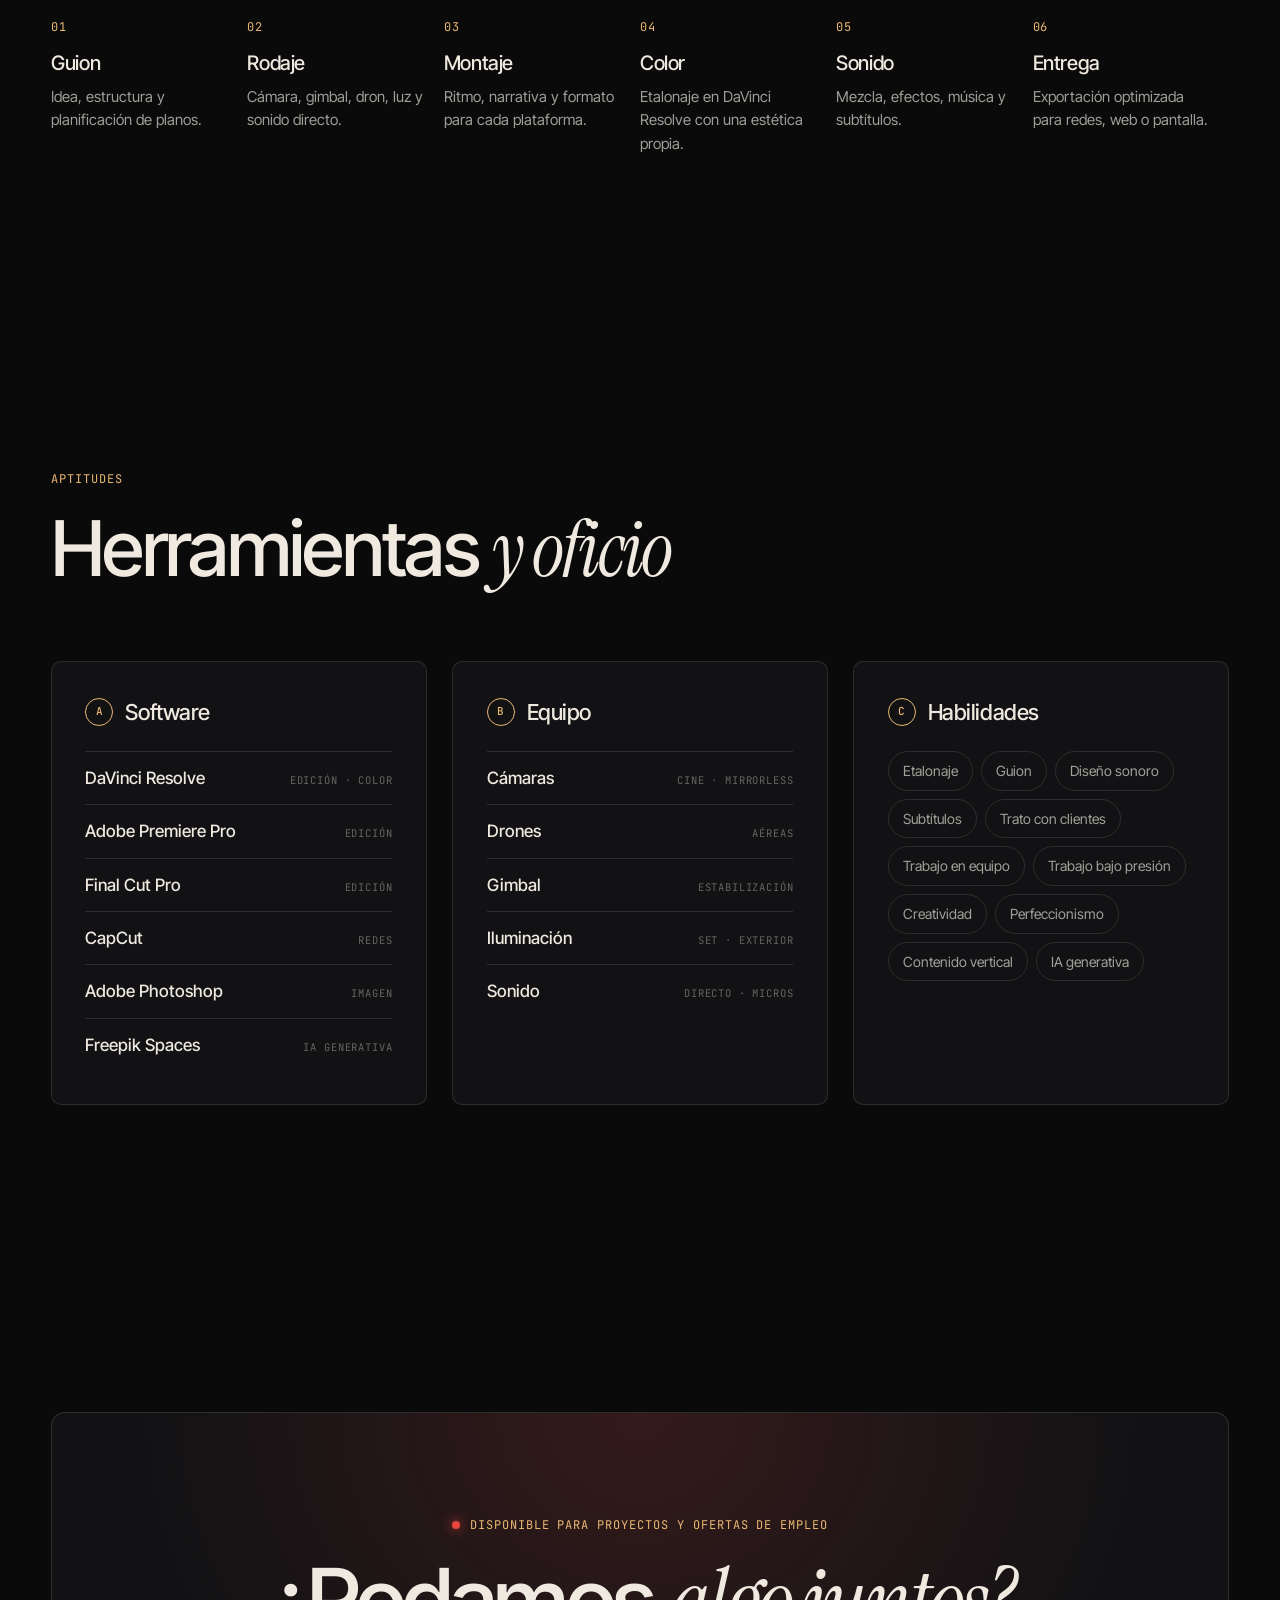
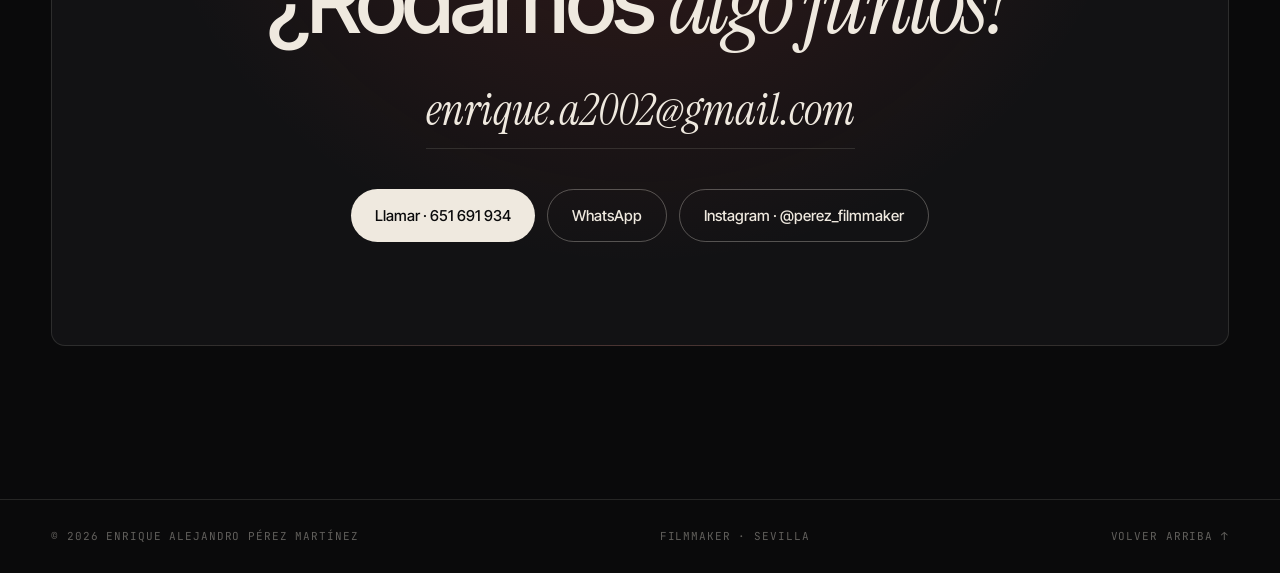
==== commit 34a37a02: "Add files via upload" ====
--- a/index.html
+++ b/index.html
@@ -104,12 +104,12 @@
         </div>
       </article>
 
-      <!-- Redes -->
+      <!-- El Pan de Fernando -->
       <div class="group">
         <div class="group-head reveal">
           <span class="group-num mono">01</span>
-          <h3 class="group-title">Contenido para redes</h3>
-          <p class="group-desc mono">Vertical 9:16 · Grabación · Edición · Color</p>
+          <h3 class="group-title">El Pan de Fernando</h3>
+          <p class="group-desc mono">Panadería · Redes sociales · Vertical 9:16 · Grabación · Edición · Color</p>
         </div>
         <p class="swipe-hint mono" aria-hidden="true">Desliza →</p>
         <div class="row row-scroll">
@@ -153,21 +153,49 @@
             </span>
             <span class="clip-meta"><span class="clip-title">Hogaza Campeona</span><span class="clip-client mono">El Pan de Fernando</span></span>
           </button>
-          <button class="clip reveal" type="button" data-id="1fpl93FJgUR4kacE2Ke5Eygcuat2EiLFU" data-format="v" data-title="Presentación del álbum de Tomy (Noctis)">
-            <span class="clip-media" style="--ar:9/16">
-              <img class="clip-thumb" src="https://drive.google.com/thumbnail?id=1fpl93FJgUR4kacE2Ke5Eygcuat2EiLFU&sz=w800" alt="" loading="lazy" decoding="async" referrerpolicy="no-referrer">
+          <button class="clip reveal" type="button" data-id="17spGKZ0NXGdoRUcHYp5PxuLJYRK6UK5Z" data-format="v" data-title="Integral 100% — El Pan de Fernando">
+            <span class="clip-media" style="--ar:9/16">
+              <img class="clip-thumb" src="https://drive.google.com/thumbnail?id=17spGKZ0NXGdoRUcHYp5PxuLJYRK6UK5Z&sz=w800" alt="" loading="lazy" decoding="async" referrerpolicy="no-referrer">
+              <span class="clip-fallback" aria-hidden="true">Integral 100%</span>
+              <span class="clip-play" aria-hidden="true"></span>
+            </span>
+            <span class="clip-meta"><span class="clip-title">Integral 100%</span><span class="clip-client mono">El Pan de Fernando</span></span>
+          </button>
+        </div>
+      </div>
+
+      <!-- Música -->
+      <div class="group">
+        <div class="group-head reveal">
+          <span class="group-num mono">02</span>
+          <h3 class="group-title">Música</h3>
+          <p class="group-desc mono">Vertical 9:16 · Grabación · Edición · Color</p>
+        </div>
+        <article class="featured featured-inline featured-vertical reveal">
+          <button class="clip" type="button"
+                  data-id="1fpl93FJgUR4kacE2Ke5Eygcuat2EiLFU" data-format="v"
+                  data-title="Noctis — Presentación del álbum de Tomy">
+            <span class="clip-media" style="--ar:9/16">
+              <img class="clip-thumb" src="https://drive.google.com/thumbnail?id=1fpl93FJgUR4kacE2Ke5Eygcuat2EiLFU&sz=w800" alt="Fotograma de la presentación del álbum Noctis de Tomy" loading="lazy" decoding="async" referrerpolicy="no-referrer">
               <span class="clip-fallback" aria-hidden="true">Noctis</span>
               <span class="clip-play" aria-hidden="true"></span>
             </span>
-            <span class="clip-meta"><span class="clip-title">Álbum de Tomy</span><span class="clip-client mono">Noctis · Música</span></span>
-          </button>
-        </div>
+          </button>
+          <div class="featured-info">
+            <p class="kicker mono">Artista · Lanzamiento de álbum</p>
+            <h3 class="featured-title">Noctis <em>de Tomy</em></h3>
+            <p class="featured-text">Pieza vertical para redes sociales con motivo de la presentación del álbum <em>Noctis</em> de Tomy. Grabación, montaje y etalonaje en DaVinci Resolve.</p>
+            <ul class="tags mono">
+              <li>Música</li><li>Grabación</li><li>Edición</li><li>Color</li><li>Redes</li>
+            </ul>
+          </div>
+        </article>
       </div>
 
       <!-- Producto -->
       <div class="group">
         <div class="group-head reveal">
-          <span class="group-num mono">02</span>
+          <span class="group-num mono">03</span>
           <h3 class="group-title">Publicidad de producto</h3>
           <p class="group-desc mono">Horizontal 16:9 · Grabación · Montaje · Color</p>
         </div>
@@ -195,7 +223,7 @@
       <!-- IA -->
       <div class="group">
         <div class="group-head reveal">
-          <span class="group-num mono">03</span>
+          <span class="group-num mono">04</span>
           <h3 class="group-title">Vídeo con IA generativa</h3>
           <p class="group-desc mono">Freepik Spaces · Guion · Montaje · Voz sintética · Diseño sonoro</p>
         </div>
--- a/styles.css
+++ b/styles.css
@@ -241,6 +241,11 @@
 @media (max-width: 860px) { .featured { grid-template-columns: 1fr; } }
 .featured.featured-inline { margin-bottom: 0; }
 .featured-inline .featured-title { font-size: clamp(28px, 3.2vw, 44px); }
+.featured.featured-vertical { grid-template-columns: minmax(0, 340px) 1fr; align-items: center; gap: clamp(28px, 5vw, 80px); }
+@media (max-width: 860px) {
+  .featured.featured-vertical { grid-template-columns: 1fr; }
+  .featured-vertical > .clip { width: 70%; max-width: 320px; }
+}
 
 /* groups */
 .group + .group { margin-top: clamp(80px, 10vw, 130px); }
@@ -258,7 +263,7 @@
 
 .row { display: flex; gap: clamp(12px, 1.6vw, 22px); }
 .row-scroll > .clip { flex: 1 1 0; min-width: 0; }
-@media (max-width: 860px) {
+@media (max-width: 1180px) {
   .row-scroll {
     overflow-x: auto; overflow-y: visible; scroll-snap-type: x mandatory;
     margin: 0 calc(var(--gutter) * -1); padding: 0 var(--gutter) 8px;
@@ -392,11 +397,14 @@
 .row .clip.reveal:nth-child(4) { transition-delay: .24s; }
 .row .clip.reveal:nth-child(5) { transition-delay: .32s; }
 .row .clip.reveal:nth-child(6) { transition-delay: .4s; }
+.row .clip.reveal:nth-child(7) { transition-delay: .48s; }
 
 /* ---------- mobile + touch refinements ---------- */
 .swipe-hint { display: none; color: var(--text-dim); font-size: 10.5px; margin: -16px 0 14px; }
+@media (max-width: 1180px) {
+  .swipe-hint { display: block; }
+}
 @media (max-width: 860px) {
-  .swipe-hint { display: block; }
   .clip-play { width: 52px; height: 52px; margin: -26px 0 0 -26px; }
   .clip-play::after { border-left-width: 12px; border-top-width: 8px; border-bottom-width: 8px; }
   .clip-featured .clip-play { width: 68px; height: 68px; margin: -34px 0 0 -34px; }
